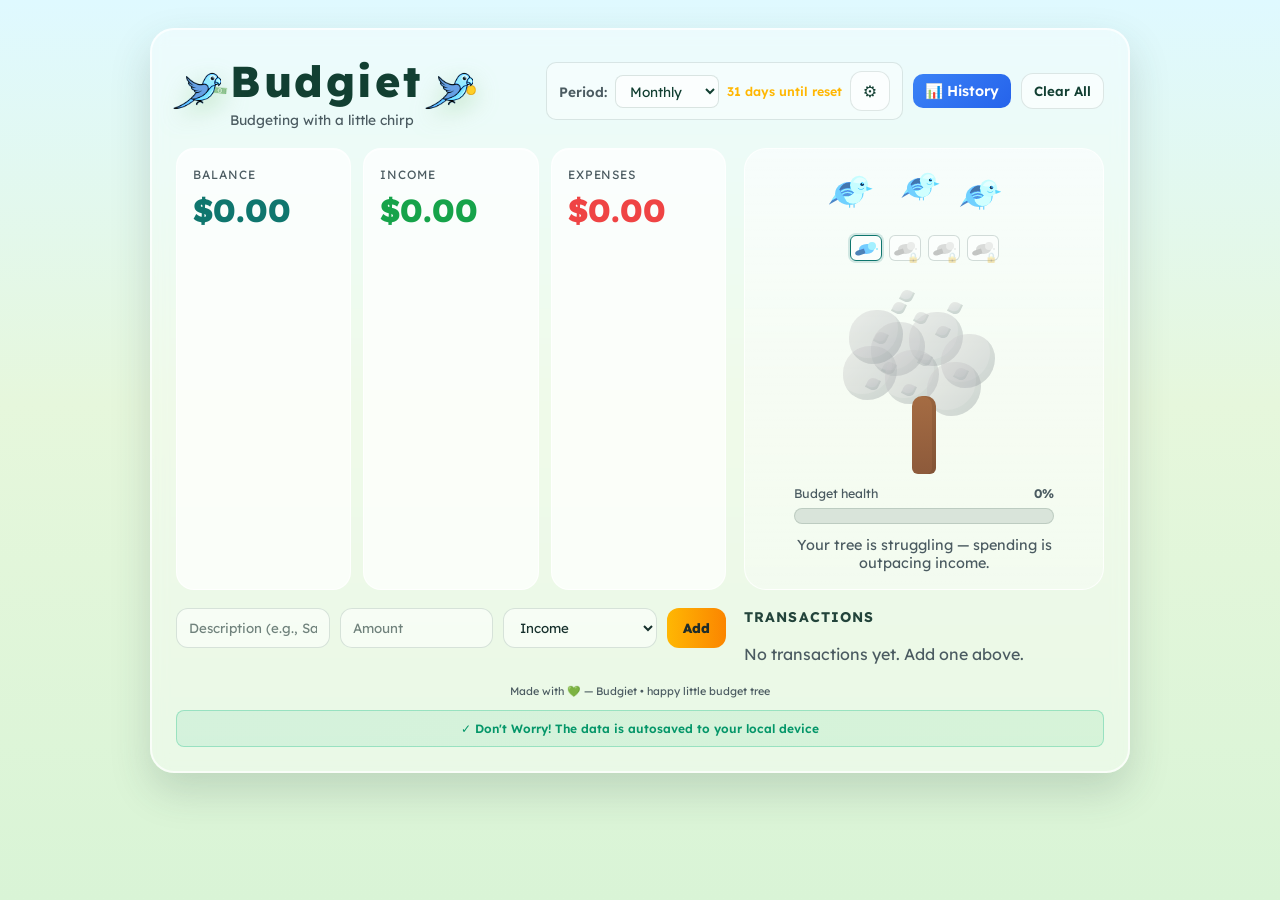
==== index.html @ 23486c58 "Add budgie designs and impact animations" ====
<!doctype html>
<html lang="en">
<head>
  <meta charset="utf-8" />
  <meta name="viewport" content="width=device-width, initial-scale=1" />
  <title>Budgiet</title>
  <link rel="stylesheet" href="styles.css">
</head>
<body>
  <div id="expense-flash" class="expense-flash" aria-hidden="true"></div>
  <div id="midnight-cutscene" class="midnight-cutscene hidden" aria-hidden="true">
    <div class="cutscene-sky"></div>
    <div class="cutscene-tree" aria-hidden="true"></div>
    <div class="cutscene-flock"></div>
  </div>
  <div class="app">
    <header class="header">
      <div class="title-wrap">
        <div class="budgie-header">
          <span class="budgie-icon" aria-hidden="true">
            <span class="budgie-photo-frame"><img src="budgie-logo.png" alt=""></span>
            <span class="logo-money logo-note"><img src="cash-logo.png" alt=""></span>
          </span>
          <div>
            <h1>Budgiet</h1>
            <p class="tag">Budgeting with a little chirp</p>
          </div>
          <span class="budgie-icon" aria-hidden="true">
            <span class="budgie-photo-frame"><img src="budgie-logo.png" alt=""></span>
            <span class="logo-money logo-coin"><img src="coin-logo.png" alt=""></span>
          </span>
        </div>
      </div>
      <div class="controls">
        <div class="period-control">
          <label for="period-select">Period:</label>
          <select id="period-select">
            <option value="weekly">Weekly</option>
            <option value="monthly" selected>Monthly</option>
            <option value="quarterly">Quarterly</option>
            <option value="annual">Annual</option>
          </select>
          <div id="countdown" class="countdown">
            <span id="countdown-text"></span>
          </div>
          <button id="period-settings-btn" class="settings-btn" title="Customize period dates">⚙️</button>
        </div>
        <button id="history-btn" title="View past periods">📊 History</button>
        <button id="clear-btn" title="Clear all transactions">Clear All</button>
      </div>
    </header>

    <main class="main">
      <section class="summary">
        <div class="card balance-card">
          <div class="label">Balance</div>
          <div id="balance" class="value">$0.00</div>
        </div>
        <div class="card income-card">
          <div class="label">Income</div>
          <div id="income" class="value">$0.00</div>
        </div>
        <div class="card expense-card">
          <div class="label">Expenses</div>
          <div id="expenses" class="value">$0.00</div>
        </div>
      </section>

      <section class="budget-health" aria-label="Budget health tree">
        <div class="tree-panel">
          <div class="tree-stage">
            <div class="budgie-scene" aria-hidden="true">
              <div class="sound-wave sound-wave-1"></div>
              <div class="sound-wave sound-wave-2"></div>
              <div class="sound-wave sound-wave-3"></div>
              <svg class="budgie budgie-1" viewBox="0 0 160 120" xmlns="http://www.w3.org/2000/svg" role="img" aria-label="Cartoon budgie">
                <path d="M69 76 20 104 49 62Z" fill="#247d82"/><path d="M59 75 27 92 50 57Z" fill="#7fd0c0"/>
                <ellipse cx="81" cy="70" rx="42" ry="34" fill="#4bbf9d"/><ellipse cx="92" cy="75" rx="27" ry="26" fill="#f2ec9b"/>
                <path d="M51 60c9-26 39-32 54-9-8 7-17 11-28 12-10 2-19 1-26-3Z" fill="#236c72"/>
                <path d="M53 61c17-10 35-9 47 0-10 16-24 22-39 15Z" fill="#2d8990"/><path d="M58 64c10-7 21-8 31-3M61 72c9-6 18-6 27-2" fill="none" stroke="#8cd9b3" stroke-width="4" stroke-linecap="round"/>
                <circle cx="110" cy="45" r="27" fill="#f0e879"/><path d="M92 37c8-16 27-19 39-4-8 7-21 9-39 4Z" fill="#fff5c6"/>
                <circle cx="119" cy="43" r="5.5" fill="#1d3036"/><circle cx="121" cy="41" r="1.8" fill="#fff"/><path d="M131 50l19 6-18 7Z" fill="#ef9d3f"/><path d="M107 55c5 5 12 5 17 0" fill="none" stroke="#62a88c" stroke-width="2.5" stroke-linecap="round"/>
                <path d="M82 103v8m13-8v8" stroke="#d08b56" stroke-width="3" stroke-linecap="round"/>
              </svg>
              <svg class="budgie budgie-2" viewBox="0 0 160 120" xmlns="http://www.w3.org/2000/svg" aria-hidden="true">
                <path d="M69 76 20 104 49 62Z" fill="#247d82"/><path d="M59 75 27 92 50 57Z" fill="#7fd0c0"/>
                <ellipse cx="81" cy="70" rx="42" ry="34" fill="#4bbf9d"/><ellipse cx="92" cy="75" rx="27" ry="26" fill="#f2ec9b"/>
                <path d="M51 60c9-26 39-32 54-9-8 7-17 11-28 12-10 2-19 1-26-3Z" fill="#236c72"/>
                <path d="M53 61c17-10 35-9 47 0-10 16-24 22-39 15Z" fill="#2d8990"/><path d="M58 64c10-7 21-8 31-3M61 72c9-6 18-6 27-2" fill="none" stroke="#8cd9b3" stroke-width="4" stroke-linecap="round"/>
                <circle cx="110" cy="45" r="27" fill="#f0e879"/><path d="M92 37c8-16 27-19 39-4-8 7-21 9-39 4Z" fill="#fff5c6"/>
                <circle cx="119" cy="43" r="5.5" fill="#1d3036"/><circle cx="121" cy="41" r="1.8" fill="#fff"/><path d="M131 50l19 6-18 7Z" fill="#ef9d3f"/><path d="M107 55c5 5 12 5 17 0" fill="none" stroke="#62a88c" stroke-width="2.5" stroke-linecap="round"/>
                <path d="M82 103v8m13-8v8" stroke="#d08b56" stroke-width="3" stroke-linecap="round"/>
              </svg>
              <svg class="budgie budgie-3" viewBox="0 0 160 120" xmlns="http://www.w3.org/2000/svg" aria-hidden="true">
                <path d="M69 76 20 104 49 62Z" fill="#247d82"/><path d="M59 75 27 92 50 57Z" fill="#7fd0c0"/>
                <ellipse cx="81" cy="70" rx="42" ry="34" fill="#4bbf9d"/><ellipse cx="92" cy="75" rx="27" ry="26" fill="#f2ec9b"/>
                <path d="M51 60c9-26 39-32 54-9-8 7-17 11-28 12-10 2-19 1-26-3Z" fill="#236c72"/>
                <path d="M53 61c17-10 35-9 47 0-10 16-24 22-39 15Z" fill="#2d8990"/><path d="M58 64c10-7 21-8 31-3M61 72c9-6 18-6 27-2" fill="none" stroke="#8cd9b3" stroke-width="4" stroke-linecap="round"/>
                <circle cx="110" cy="45" r="27" fill="#f0e879"/><path d="M92 37c8-16 27-19 39-4-8 7-21 9-39 4Z" fill="#fff5c6"/>
                <circle cx="119" cy="43" r="5.5" fill="#1d3036"/><circle cx="121" cy="41" r="1.8" fill="#fff"/><path d="M131 50l19 6-18 7Z" fill="#ef9d3f"/><path d="M107 55c5 5 12 5 17 0" fill="none" stroke="#62a88c" stroke-width="2.5" stroke-linecap="round"/>
                <path d="M82 103v8m13-8v8" stroke="#d08b56" stroke-width="3" stroke-linecap="round"/>
              </svg>
            </div>
            <div class="budgie-designs" role="group" aria-label="Budgie designs">
              <button class="budgie-design is-selected" type="button" data-budgie-design="default" title="Ocean budgie" aria-label="Ocean budgie">
                <span class="budgie-design-icon ocean-budgie" aria-hidden="true"></span>
              </button>
              <button class="budgie-design" type="button" data-budgie-design="sunset" data-unlock-reset="1" title="Unlock after 1 completed reset" aria-label="Sunset budgie, unlock after 1 completed reset" disabled>
                <span class="budgie-design-icon sunset-budgie" aria-hidden="true"></span>
                <span class="design-lock" aria-hidden="true">&#128274;</span>
              </button>
              <button class="budgie-design" type="button" data-budgie-design="rose" data-unlock-reset="2" title="Unlock after 2 completed resets" aria-label="Rose budgie, unlock after 2 completed resets" disabled>
                <span class="budgie-design-icon rose-budgie" aria-hidden="true"></span>
                <span class="design-lock" aria-hidden="true">&#128274;</span>
              </button>
              <button class="budgie-design" type="button" data-budgie-design="midnight" data-unlock-reset="3" title="Unlock after 3 completed resets" aria-label="Midnight budgie, unlock after 3 completed resets" disabled>
                <span class="budgie-design-icon midnight-budgie" aria-hidden="true"></span>
                <span class="design-lock" aria-hidden="true">&#128274;</span>
              </button>
            </div>
            <div class="danger-icons" aria-hidden="true">
              <div class="danger-heart danger-heart-left">💔</div>
              <div class="danger-heart danger-heart-right">💔</div>
            </div>
            <div id="tree" class="tree tree-empty" aria-live="polite">
              <span class="leaf leaf-1"></span>
              <span class="leaf leaf-2"></span>
              <span class="leaf leaf-3"></span>
              <span class="leaf leaf-4"></span>
              <span class="leaf leaf-5"></span>
              <span class="leaf leaf-6"></span>
              <span class="leaf leaf-7"></span>
              <span class="leaf leaf-8"></span>
              <span class="leaf leaf-9"></span>
              <span class="leaf leaf-10"></span>
              <span class="leaf leaf-11"></span>
              <span class="leaf leaf-12"></span>
              <span class="leaf leaf-13"></span>
              <span class="leaf leaf-14"></span>
              <span class="leaf leaf-15"></span>
              <span class="leaf leaf-16"></span>
              <span class="crown crown-1"></span>
              <span class="crown crown-2"></span>
              <span class="crown crown-3"></span>
              <span class="crown crown-4"></span>
              <span class="crown crown-5"></span>
              <span class="crown crown-6"></span>
              <span class="crown crown-7"></span>
              <span class="trunk"></span>
            </div>
            <div class="health-meter-wrap">
              <div class="health-meter-label">
                <span>Budget health</span>
                <strong id="tree-score">0%</strong>
              </div>
              <div class="health-meter">
                <span id="health-fill" class="health-fill"></span>
              </div>
            </div>
            <div id="tree-status" class="tree-status">Your tree is waiting for a healthy ratio.</div>
          </div>
        </div>
      </section>

      <section class="entry">
        <form id="tx-form" class="form">
          <input type="text" id="description" placeholder="Description (e.g., Salary, Coffee)" required>
          <input type="number" id="amount" placeholder="Amount" step="0.01" required>
          <select id="type">
            <option value="income">Income</option>
            <option value="expense">Expense</option>
          </select>
          <button type="submit" class="add-btn">Add</button>
        </form>
      </section>

      <section class="transactions">
        <h2>Transactions</h2>
        <ul id="transactions" class="tx-list"></ul>
        <p id="empty" class="empty">No transactions yet. Add one above.</p>
      </section>
    </main>

    <footer class="footer">
      <small>Made with 💚 — Budgiet • happy little budget tree</small>
      <div class="autosave-notice">
        <span>✓ Don't Worry! The data is autosaved to your local device</span>
      </div>
    </footer>
  </div>

  <!-- History Modal -->
  <div id="history-modal" class="modal hidden">
    <div class="modal-content">
      <div class="modal-header">
        <h2>Period History</h2>
        <button id="close-history" class="close-btn" aria-label="Close">&times;</button>
      </div>
      <div class="modal-body">
        <div id="history-list" class="history-list"></div>
      </div>
    </div>
  </div>

  <!-- Period Settings Modal -->
  <div id="period-settings-modal" class="modal hidden">
    <div class="modal-content">
      <div class="modal-header">
        <h2>Configure Period</h2>
        <button id="close-settings" class="close-btn" aria-label="Close">&times;</button>
      </div>
      <div class="modal-body">
        <div class="settings-section">
          <h3>Custom Period Duration</h3>
          <p class="settings-desc">Set your own start and end dates for tracking</p>
          
          <div class="date-inputs">
            <div class="date-group">
              <label for="period-start-date">Start Date</label>
              <input type="date" id="period-start-date" />
            </div>
            <div class="date-group">
              <label for="period-end-date">End Date</label>
              <input type="date" id="period-end-date" />
            </div>
          </div>

          <div class="date-summary" id="date-summary"></div>
          
          <div class="quick-presets">
            <h4>Quick Presets</h4>
            <button id="preset-today" class="preset-btn">Today</button>
            <button id="preset-week" class="preset-btn">This Week</button>
            <button id="preset-month" class="preset-btn">This Month</button>
            <button id="preset-quarter" class="preset-btn">This Quarter</button>
            <button id="preset-year" class="preset-btn">This Year</button>
          </div>
        </div>
        
        <div class="settings-actions">
          <button id="save-period-settings" class="btn-primary">Save & Refresh</button>
          <button id="reset-to-today" class="btn-secondary">Reset to Today</button>
        </div>
      </div>
    </div>
  </div>

  <script src="app.js"></script>
</body>
</html>
---- styles.css ----
/* Budgiet styles — playful budget garden */
@import url('https://fonts.googleapis.com/css2?family=Lexend:wght@300;400;600;700&display=swap');

* {
  box-sizing: border-box;
  margin: 0;
  padding: 0;
  font-family: 'Lexend', Inter, ui-sans-serif, system-ui, -apple-system, "Segoe UI", Roboto, "Helvetica Neue", Arial;
}

:root {
  --sky-1: #dff9ff;
  --sky-2: #e6f7dc;
  --grass-1: #6fd799;
  --grass-2: #2a9d65;
  --sun: #f9d976;
  --panel: rgba(255,255,255,0.72);
  --muted: #4b5b61;
  --accent: #ffb703;
  --accent-2: #fb8500;
  --income: #16a34a;
  --expense: #ef4444;
  --shadow: rgba(42, 74, 67, 0.18);
  --leaf: #4ec76d;
  --leaf-dark: #2b8b5f;
  --trunk: #8d5a3b;
  --midnight-budgie-filter: grayscale(0.86) sepia(0.62) saturate(2.2) hue-rotate(174deg) brightness(0.72);
}

html, body { height: 100%; }
body {
  background: linear-gradient(180deg, var(--sky-1) 0%, var(--sky-2) 45%, #d9f4d6 100%);
  color: #16302c;
  min-height: 100vh;
  padding: 28px;
  -webkit-font-smoothing: antialiased;
  -moz-osx-font-smoothing: grayscale;
}

.expense-flash {
  position: fixed;
  inset: 0;
  background: rgba(255, 30, 30, 0.82);
  opacity: 0;
  pointer-events: none;
  z-index: 50;
}

.expense-flash.active {
  animation: screenFlash 0.7s ease-out forwards;
}

@keyframes screenFlash {
  0% { opacity: 0; }
  18% { opacity: 0.9; }
  45% { opacity: 0.75; }
  100% { opacity: 0; }
}

.app {
  max-width: 980px;
  margin: 0 auto;
  background: rgba(255,255,255,0.38);
  border: 2px solid rgba(255,255,255,0.7);
  border-radius: 24px;
  padding: 24px;
  box-shadow: 0 18px 40px var(--shadow);
  backdrop-filter: blur(8px);
}

.header {
  display: flex;
  justify-content: space-between;
  align-items: center;
  gap: 18px;
  margin-bottom: 20px;
  flex-wrap: wrap;
}

.title-wrap {
  display: flex;
  align-items: center;
}

.budgie-header {
  display: grid;
  grid-template-columns: 48px auto 48px;
  align-items: center;
  column-gap: 6px;
}

.budgie-icon {
  width: 48px;
  height: 42px;
  justify-self: center;
  transform: translateX(-3px);
  position: relative;
  filter: drop-shadow(0 8px 12px rgba(113, 184, 104, 0.35));
}

.budgie-photo-frame {
  display: block;
  position: relative;
  z-index: 1;
  width: 48px;
  height: 42px;
  overflow: hidden;
}

.budgie-photo-frame img {
  width: 51px;
  height: 40px;
  max-width: none;
  transform: translate(-1px, 1px);
  filter: grayscale(0.84) sepia(0.72) saturate(4) hue-rotate(165deg) brightness(1.04);
}

.logo-money {
  position: absolute;
  z-index: 0;
  pointer-events: none;
}

.logo-note {
  width: 14px;
  height: 7px;
  top: 17px;
  left: 40px;
  transform: rotate(7deg);
}

.logo-money img {
  display: block;
  width: 100%;
  height: 100%;
}

.logo-coin {
  width: 10px;
  height: 10px;
  top: 15px;
  left: 41px;
}

.header h1 {
  font-size: clamp(2rem, 4vw, 2.7rem);
  letter-spacing: 0.06em;
  font-weight: 800;
  color: #123f32;
}

.header .tag {
  color: var(--muted);
  font-size: 0.86rem;
  margin-top: 3px;
}

.controls {
  display: flex;
  align-items: center;
  gap: 10px;
  flex-wrap: wrap;
}

.auth-area {
  display: flex;
  align-items: center;
  gap: 8px;
  flex-wrap: wrap;
}

.forgot-wrap {
  display: flex;
  align-items: center;
}

.forgot-link {
  background: transparent !important;
  border: none !important;
  color: #2563eb !important;
  padding: 0 !important;
  font-size: 11px !important;
  line-height: 1.2;
  text-decoration: underline;
  cursor: pointer;
}

.controls input,
.controls button,
.entry input,
.entry select,
.add-btn {
  border-radius: 12px;
  border: 1px solid rgba(18, 63, 50, 0.14);
  transition: transform 0.18s ease, box-shadow 0.18s ease;
}

.controls input,
.entry input,
.entry select {
  background: rgba(255,255,255,0.55);
  padding: 10px 12px;
  color: #16302c;
  min-width: 0;
}

.controls input::placeholder,
.entry input::placeholder { color: rgba(22, 48, 44, 0.6); }

.controls button,
#clear-btn {
  background: rgba(255,255,255,0.6);
  border: 1px solid rgba(18,63,50,0.12);
  color: #123f32;
  padding: 9px 12px;
  cursor: pointer;
  font-weight: 600;
}

.controls button:hover,
#clear-btn:hover,
.add-btn:hover {
  transform: translateY(-1px);
  box-shadow: 0 6px 18px rgba(25, 82, 65, 0.12);
}

.main { display: grid; grid-template-columns: 1fr; gap: 18px; }

.summary { display: flex; gap: 12px; flex-wrap: wrap; }

.card {
  flex: 1; min-width: 140px; padding: 18px 16px; border-radius: 18px;
  background: var(--panel);
  border: 1px solid rgba(255,255,255,0.8);
  box-shadow: inset 0 1px 0 rgba(255,255,255,0.7);
}

.card .label {
  font-size: 12px;
  color: var(--muted);
  margin-bottom: 8px;
  text-transform: uppercase;
  letter-spacing: 0.08em;
}

.card .value {
  font-size: clamp(1.4rem, 3vw, 2rem);
  font-weight: 800;
}

.income-card .value { color: var(--income); }
.expense-card .value { color: var(--expense); }
.balance-card .value { color: #0f766e; }

.budget-health {
  display: flex;
  justify-content: center;
}

.tree-panel {
  width: min(100%, 420px);
  padding: 16px 18px;
  border-radius: 22px;
  background: linear-gradient(180deg, rgba(255,255,255,0.55), rgba(255,255,255,0.35));
  border: 1px solid rgba(255,255,255,0.8);
}

.tree-stage {
  display: flex;
  flex-direction: column;
  align-items: center;
  gap: 12px;
}

.budgie-scene {
  position: relative;
  width: 200px;
  height: 55px;
  margin-bottom: 6px;
  overflow: visible;
}

.budgie-designs {
  display: flex;
  gap: 7px;
  margin: -3px 0 1px;
}

.budgie-design {
  position: relative;
  width: 32px;
  height: 26px;
  padding: 0;
  border: 1px solid rgba(18, 63, 50, 0.18);
  border-radius: 6px;
  background: rgba(255, 255, 255, 0.5);
  cursor: pointer;
}

.budgie-design.is-selected {
  border-color: #0f766e;
  box-shadow: 0 0 0 2px rgba(15, 118, 110, 0.16);
}

.budgie-design:disabled {
  cursor: not-allowed;
}

.budgie-design.is-locked .budgie-design-icon {
  filter: grayscale(1);
  opacity: 0.38;
}

.budgie-design-icon {
  position: absolute;
  width: 15px;
  height: 10px;
  left: 8px;
  top: 8px;
  border-radius: 58% 48% 55% 55%;
  background: #42b8d9;
}

.budgie-design-icon::before {
  content: '';
  position: absolute;
  width: 8px;
  height: 8px;
  right: -2px;
  left: auto;
  top: -2px;
  border-radius: 50%;
  background: #7adff4;
  box-shadow: 5px 3px 0 -3px #f7c94b;
}

.budgie-design-icon::after {
  content: '';
  position: absolute;
  width: 10px;
  height: 5px;
  left: -4px;
  top: 6px;
  border-radius: 100% 0 0 100%;
  background: #2073b5;
  transform: rotate(-18deg);
}

.ocean-budgie { filter: grayscale(0.84) sepia(0.72) saturate(4) hue-rotate(165deg) brightness(1.04); }
.sunset-budgie { filter: grayscale(0.82) sepia(0.9) saturate(4) hue-rotate(320deg) brightness(1.06); }
.rose-budgie { filter: grayscale(0.82) sepia(0.9) saturate(4) hue-rotate(275deg) brightness(1.08); }
.midnight-budgie { filter: grayscale(0.86) sepia(0.62) saturate(2.2) hue-rotate(174deg) brightness(0.72); }

.design-lock {
  position: absolute;
  right: 1px;
  bottom: -3px;
  font-size: 0.62rem;
  line-height: 1;
}

.budgie-design:not(.is-locked) .design-lock {
  display: none;
}

.budgie-scene[data-design='default'] .budgie { filter: grayscale(0.84) sepia(0.72) saturate(4) hue-rotate(165deg) brightness(1.04); }
.budgie-scene[data-design='sunset'] .budgie { filter: grayscale(0.82) sepia(0.9) saturate(4) hue-rotate(320deg) brightness(1.06); }
.budgie-scene[data-design='rose'] .budgie { filter: grayscale(0.82) sepia(0.9) saturate(4) hue-rotate(275deg) brightness(1.08); }
.budgie-scene[data-design='midnight'] .budgie { filter: var(--midnight-budgie-filter); }

.midnight-cutscene {
  position: fixed;
  inset: 0;
  z-index: 200;
  overflow: hidden;
  background: rgba(223, 249, 255, 0.97);
  pointer-events: none;
}

.midnight-cutscene.hidden {
  display: none;
}

.cutscene-sky {
  position: absolute;
  inset: 0;
  background: radial-gradient(ellipse at 50% 20%, rgba(156, 195, 233, 0.42), transparent 48%), linear-gradient(180deg, #dff9ff 0%, #e6f7dc 100%);
}

.cutscene-flock {
  position: absolute;
  inset: 0;
}

.cutscene-flock .budgie {
  position: absolute;
  width: min(26vw, 230px);
  height: auto;
  filter: var(--midnight-budgie-filter);
  opacity: 0;
}

.cutscene-flock .budgie-1 { left: 3%; top: 11%; }
.cutscene-flock .budgie-2 { left: 10%; top: 30%; }
.cutscene-flock .budgie-3 { left: 17%; top: 48%; }

.midnight-cutscene.is-playing .budgie {
  animation: cutsceneDescent 1.35s cubic-bezier(0.2, 0.76, 0.35, 1) forwards;
}

.midnight-cutscene.is-playing .budgie-2 { animation-delay: 0.04s; }
.midnight-cutscene.is-playing .budgie-3 { animation-delay: 0.08s; }

.cutscene-tree {
  position: absolute;
  right: 14%;
  bottom: 9%;
  width: min(20vw, 220px);
  height: min(34vw, 330px);
  border-radius: 48% 52% 42% 44%;
  background: radial-gradient(circle at 30% 25%, #9ccf9c 0 18%, #4f8f64 19% 44%, #326348 45% 67%, transparent 68%);
  filter: drop-shadow(0 18px 8px rgba(0, 0, 0, 0.25));
  transform-origin: 50% 100%;
}

.cutscene-tree::after {
  content: '';
  position: absolute;
  width: 22%;
  height: 58%;
  left: 41%;
  bottom: -33%;
  border-radius: 10px;
  background: #6f4933;
}

.midnight-cutscene.is-playing .cutscene-tree {
  animation: cutsceneTreeRuffle 0.9s ease-in-out 0.56s both;
}

@keyframes cutsceneDescent {
  0% { opacity: 0; transform: translate(0, 0) scale(0.65) rotate(-9deg); }
  14% { opacity: 1; }
  46% { opacity: 1; transform: translate(46vw, -7vh) scale(1.08) rotate(4deg); }
  70% { opacity: 1; transform: translate(56vw, 18vh) scale(1.28) rotate(14deg); }
  100% { opacity: 0; transform: translate(66vw, 46vh) scale(1.55) rotate(20deg); }
}

@keyframes cutsceneTreeRuffle {
  0%, 100% { transform: rotate(0); }
  12% { transform: rotate(-7deg) scale(1.04, 0.98); }
  25% { transform: rotate(8deg) scale(0.97, 1.04); }
  42% { transform: rotate(-6deg) scale(1.03, 0.98); }
  58% { transform: rotate(6deg) scale(0.98, 1.03); }
  76% { transform: rotate(-3deg); }
}

.tree-under-attack {
  animation: treeAttackShake 0.2s linear 7;
}

.tree-under-attack .crown {
  animation: crownAttackRuffle 0.22s ease-in-out 6;
  transform-origin: 50% 100%;
}

@keyframes treeAttackShake {
  0%, 100% { transform: translateX(0) rotate(0); }
  25% { transform: translateX(-7px) rotate(-2deg); }
  75% { transform: translateX(7px) rotate(2deg); }
}

@keyframes crownAttackRuffle {
  0%, 100% { transform: rotate(0) scale(1); }
  35% { transform: rotate(-6deg) scale(1.07, 0.94); }
  70% { transform: rotate(6deg) scale(0.94, 1.06); }
}

.tree.impact-default {
  animation: treeShakeGentle 0.5s ease-in-out 1;
}

.tree.impact-default .crown {
  animation: crownRuffleGentle 0.5s ease-in-out 1;
}

.tree.impact-sunset {
  animation: treeShakeMedium 0.55s ease-in-out 2;
}

.tree.impact-sunset .crown {
  animation: crownRuffleMedium 0.55s ease-in-out 2;
}

.tree.impact-rose {
  animation: treeShakeStrong 0.6s linear 3;
}

.tree.impact-rose .crown {
  animation: crownRuffleStrong 0.6s ease-in-out 3;
}

@keyframes treeShakeGentle {
  0%, 100% { transform: translateX(0) rotate(0); }
  45% { transform: translateX(-2px) rotate(-0.7deg); }
  75% { transform: translateX(2px) rotate(0.7deg); }
}

@keyframes treeShakeMedium {
  0%, 100% { transform: translateX(0) rotate(0); }
  25% { transform: translateX(-4px) rotate(-1.2deg); }
  75% { transform: translateX(4px) rotate(1.2deg); }
}

@keyframes treeShakeStrong {
  0%, 100% { transform: translateX(0) rotate(0); }
  25% { transform: translateX(-6px) rotate(-1.8deg); }
  75% { transform: translateX(6px) rotate(1.8deg); }
}

@keyframes crownRuffleGentle {
  0%, 100% { transform: rotate(0) scale(1); }
  50% { transform: rotate(-2deg) scale(1.02, 0.98); }
}

@keyframes crownRuffleMedium {
  0%, 100% { transform: rotate(0) scale(1); }
  30% { transform: rotate(-4deg) scale(1.04, 0.96); }
  70% { transform: rotate(4deg) scale(0.96, 1.04); }
}

@keyframes crownRuffleStrong {
  0%, 100% { transform: rotate(0) scale(1); }
  25% { transform: rotate(-5deg) scale(1.06, 0.94); }
  75% { transform: rotate(5deg) scale(0.94, 1.06); }
}

.sound-wave {
  position: absolute;
  left: 50%;
  top: 18px;
  width: 110px;
  height: 32px;
  transform: translateX(-50%) scale(0.7);
  border: 2px solid var(--impact-wave, rgba(37, 99, 235, 0.4));
  border-radius: 50%;
  opacity: 0;
  pointer-events: none;
}

.sound-wave-2 { width: 140px; height: 42px; top: 12px; }
.sound-wave-3 { width: 170px; height: 52px; top: 6px; }

.sound-wave.active {
  animation: wavePulse 0.7s ease-out forwards;
}

.budgie-scene[data-design='sunset'] { --impact-wave: rgba(242, 129, 122, 0.65); }
.budgie-scene[data-design='rose'] { --impact-wave: rgba(232, 117, 164, 0.68); }
.budgie-scene[data-design='midnight'] { --impact-wave: rgba(125, 151, 209, 0.8); }

.budgie-scene[data-design='sunset'] .sound-wave.active { animation: wavePulseWide 0.82s ease-out forwards; }
.budgie-scene[data-design='rose'] .sound-wave.active { animation: wavePulseWide 0.95s ease-out forwards; }
.budgie-scene[data-design='midnight'] .sound-wave.active { animation: wavePulseCinematic 1.2s ease-out forwards; }

@keyframes wavePulse {
  0% { opacity: 0; transform: translateX(-50%) scale(0.7); }
  20% { opacity: 1; }
  100% { opacity: 0; transform: translateX(-50%) scale(1.45); }
}

@keyframes wavePulseWide {
  0% { opacity: 0; transform: translateX(-50%) scale(0.65); }
  18% { opacity: 1; }
  100% { opacity: 0; transform: translateX(-50%) scale(2.05); }
}

@keyframes wavePulseCinematic {
  0% { opacity: 0; transform: translateX(-50%) scale(0.6); }
  14% { opacity: 1; }
  100% { opacity: 0; transform: translateX(-50%) scale(2.6); }
}

.budgie {
  position: absolute;
  width: 50px;
  height: 40px;
  animation: flutter 2.6s ease-in-out infinite;
}

.budgie-scene.expense-impact .budgie {
  animation: birdDrop 0.75s cubic-bezier(0.2, 0.9, 0.2, 1) forwards;
}

.budgie-scene.midnight-cutscene::after {
  content: '';
  position: absolute;
  inset: -28px -38px -22px;
  border-radius: 50%;
  background: radial-gradient(circle, transparent 28%, rgba(24, 37, 78, 0.32) 100%);
  pointer-events: none;
  animation: sceneVignette 1.25s ease-out forwards;
}

.budgie-scene.midnight-cutscene .budgie {
  z-index: 2;
  animation: midnightDive 1.1s cubic-bezier(0.18, 0.78, 0.34, 1) forwards;
}

.budgie-scene.midnight-cutscene .budgie-2 { animation-delay: 0.04s; }
.budgie-scene.midnight-cutscene .budgie-3 { animation-delay: 0.08s; }

@keyframes sceneVignette {
  0% { opacity: 0; }
  20%, 70% { opacity: 1; }
  100% { opacity: 0; }
}

@keyframes midnightDive {
  0% { transform: translateY(-8px) rotate(-6deg) scale(1); opacity: 1; }
  42% { transform: translate(14px, 10px) rotate(5deg) scale(1.08); opacity: 1; }
  100% { transform: translate(28px, 42px) rotate(12deg) scale(0.9); opacity: 0; }
}

@keyframes birdDrop {
  0% { transform: translateY(0) rotate(-4deg) scale(1); }
  30% { transform: translateY(18px) rotate(8deg) scale(0.96); }
  55% { transform: translateY(28px) rotate(-7deg) scale(0.9); }
  100% { transform: translateY(12px) rotate(0deg) scale(0.95); }
}

.budgie-1 {
  --head-color: #7adff4;
  --body-color: #41b9d7;
  --wing-color: #0f6ab3;
  --belly-color: #f7d96a;
  --beak-color: #f7a823;
  --tail-color: #56d16d;
  left: 0;
  top: 5px;
  transform: scale(1.08);
  animation-delay: 0.7s;
}

.budgie-2 {
  --head-color: #f5a7a7;
  --body-color: #d85b7d;
  --wing-color: #4a6fe6;
  --belly-color: #ffefb5;
  --beak-color: #f3a93b;
  --tail-color: #61d7c5;
  left: 70px;
  top: 0px;
  transform: scale(0.94);
  animation-delay: 1.2s;
}

.budgie-3 {
  --head-color: #8fe0ff;
  --body-color: #4aa6d8;
  --wing-color: #2c5ca9;
  --belly-color: #f7bc5d;
  --beak-color: #ff9f1c;
  --tail-color: #82d96d;
  left: 130px;
  top: 8px;
  transform: scale(1.02);
  animation-delay: 0.2s;
}

@keyframes flutter {
  0%, 100% { transform: translateY(0) rotate(-4deg) scale(1); }
  50% { transform: translateY(-5px) rotate(4deg) scale(1.05); }
}

.danger-icons {
  position: absolute;
  top: 8px;
  left: 50%;
  width: 240px;
  transform: translateX(-50%);
  display: flex;
  justify-content: space-between;
  pointer-events: none;
}

.danger-heart {
  font-size: 2.1rem;
  opacity: 0;
  transform: scale(0.2) rotate(-18deg);
  filter: drop-shadow(0 0 8px rgba(255, 30, 30, 0.8));
}

.danger-heart-left { transform: translateX(-18px) scale(0.2) rotate(-18deg); }
.danger-heart-right { transform: translateX(18px) scale(0.2) rotate(18deg); }

.danger-heart.active {
  animation: heartAlert 0.7s ease-out forwards;
}

@keyframes heartAlert {
  0% { opacity: 0; transform: scale(0.2) rotate(-18deg); }
  25% { opacity: 1; transform: scale(1.2) rotate(0deg); }
  50% { opacity: 1; transform: scale(1) rotate(8deg); }
  100% { opacity: 0; transform: scale(0.6) rotate(18deg); }
}

.tree {
  position: relative;
  width: 210px;
  height: 200px;
}

.crown,
.trunk,
.leaf {
  position: absolute;
  display: block;
}

.leaf {
  width: 12px;
  height: 12px;
  border-radius: 50% 0 50% 0;
  background: linear-gradient(135deg, #7ae899 0%, #2fbf5f 100%);
  box-shadow: inset -2px -2px 0 rgba(14, 82, 38, 0.18);
  transform: rotate(26deg);
  opacity: 1;
  transition: opacity 0.35s ease, transform 0.45s ease, background 0.4s ease, box-shadow 0.4s ease;
}

.leaf::after {
  content: '';
  position: absolute;
  width: 7px;
  height: 4px;
  left: 6px;
  top: 3px;
  border: 1px solid #2f6b35;
  border-radius: 50%;
  opacity: 0;
}

.cash-gust {
  position: absolute;
  left: var(--x);
  top: var(--y);
  width: 18px;
  height: 10px;
  border: 1px solid rgba(47, 107, 53, 0.5);
  border-radius: 2px;
  background: linear-gradient(135deg, #d9f99d, #86c96d);
  box-shadow: inset 0 0 0 1px rgba(255, 255, 255, 0.35);
  pointer-events: none;
  opacity: 0;
  animation: cashGust 0.9s ease-out forwards;
  animation-delay: var(--delay);
}

.cash-gust::after {
  content: '';
  position: absolute;
  width: 5px;
  height: 3px;
  left: 5px;
  top: 2px;
  border: 1px solid #2f6b35;
  border-radius: 50%;
}

.impact-midnight .cash-gust {
  animation-duration: 1.2s;
}

@keyframes cashGust {
  0% { opacity: 0; transform: translate(0, 0) rotate(0deg) scale(0.6); }
  15% { opacity: 1; }
  100% { opacity: 0; transform: translate(112px, -76px) rotate(220deg) scale(0.5); }
}

.leaf-1 { left: 74px; top: 28px; }
.leaf-2 { left: 96px; top: 38px; }
.leaf-3 { left: 118px; top: 52px; }
.leaf-4 { left: 56px; top: 58px; }
.leaf-5 { left: 82px; top: 16px; }
.leaf-6 { left: 130px; top: 28px; }
.leaf-7 { left: 64px; top: 88px; }
.leaf-8 { left: 100px; top: 80px; }
.leaf-9 { left: 136px; top: 94px; }
.leaf-10 { left: 48px; top: 104px; }
.leaf-11 { left: 84px; top: 110px; }
.leaf-12 { left: 122px; top: 120px; }
.leaf-13 { left: 30px; top: 72px; }
.leaf-14 { left: 150px; top: 72px; }
.leaf-15 { left: 108px; top: 18px; }
.leaf-16 { left: 66px; top: 130px; }

.leaf.is-hidden {
  opacity: 0;
  transform: translateY(16px) rotate(30deg) scale(0.4);
}

.leaf.falling {
  animation: leafFall 0.5s ease forwards, leafToCash 0.5s ease forwards;
}

.leaf.blown-away {
  animation: leafBlow 0.75s ease forwards, leafToCash 0.75s ease forwards;
  animation-delay: var(--delay, 0ms);
}

.tree.blowing .leaf {
  animation: leafBlow 0.75s ease forwards, leafToCash 0.75s ease forwards;
  animation-delay: var(--delay, 0ms);
}

.leaf.falling::after,
.leaf.blown-away::after,
.tree.blowing .leaf::after {
  animation: cashMark 0.75s ease forwards;
  animation-delay: var(--delay, 0ms);
}

@keyframes leafFall {
  0% { transform: translateY(0) rotate(24deg) scale(1); opacity: 1; }
  100% { transform: translateY(18px) rotate(60deg) scale(0.2); opacity: 0; }
}

@keyframes leafBlow {
  0% { transform: translate(0, 0) rotate(24deg) scale(1); opacity: 1; }
  20% { transform: translate(14px, -18px) rotate(58deg) scale(1.08); }
  100% { transform: translate(60px, -50px) rotate(150deg) scale(0.18); opacity: 0; }
}

@keyframes leafToCash {
  0%, 25% {
    width: 12px;
    height: 12px;
    border-radius: 50% 0 50% 0;
    background: linear-gradient(135deg, #7ae899 0%, #2fbf5f 100%);
    box-shadow: inset -2px -2px 0 rgba(14, 82, 38, 0.18);
  }
  45%, 100% {
    width: 19px;
    height: 11px;
    border-radius: 2px;
    background: linear-gradient(135deg, #d9f99d 0%, #86c96d 100%);
    box-shadow: inset 0 0 0 1px rgba(47, 107, 53, 0.45);
  }
}

@keyframes cashMark {
  0%, 25% { opacity: 0; }
  45%, 100% { opacity: 1; }
}

.crown {
  width: 54px;
  height: 54px;
  background: linear-gradient(180deg, #d1fae5 0%, #5ecf7d 100%);
  border-radius: 50% 45% 55% 45%;
  opacity: 0.18;
  filter: saturate(0.6);
  transition: all 0.25s ease;
  box-shadow: inset -5px -6px 0 rgba(23, 91, 62, 0.12);
}

.crown-1 { left: 24px; bottom: 74px; }
.crown-2 { left: 52px; bottom: 98px; }
.crown-3 { left: 90px; bottom: 108px; }
.crown-4 { left: 122px; bottom: 86px; }
.crown-5 { left: 66px; bottom: 70px; }
.crown-6 { left: 108px; bottom: 58px; }
.crown-7 { left: 30px; bottom: 110px; }

.trunk {
  left: 50%;
  bottom: 0;
  width: 24px;
  height: 78px;
  transform: translateX(-50%);
  border-radius: 10px 10px 6px 6px;
  background: linear-gradient(180deg, #a56c43 0%, var(--trunk) 100%);
  box-shadow: inset -4px 0 0 rgba(0,0,0,0.08);
}

.tree-thriving .crown,
.tree-thriving .leaf {
  background: linear-gradient(135deg, #a9f3a8 0%, #3bbd63 100%);
  opacity: 1;
  box-shadow: 0 0 20px rgba(34, 197, 94, 0.38), inset -5px -6px 0 rgba(16, 72, 31, 0.12);
}

.tree-healthy .crown,
.tree-healthy .leaf {
  background: linear-gradient(135deg, #d9fdbd 0%, #59c66a 100%);
  opacity: 0.9;
  box-shadow: 0 0 14px rgba(78, 199, 109, 0.3), inset -5px -6px 0 rgba(15, 71, 51, 0.08);
}

.tree-stressed .crown,
.tree-stressed .leaf {
  background: linear-gradient(135deg, #f8d987 0%, #d97706 100%);
  opacity: 0.86;
  box-shadow: 0 0 12px rgba(217,119,6,0.2), inset -5px -6px 0 rgba(102, 54, 12, 0.08);
}

.tree-empty .crown,
.tree-empty .leaf {
  background: linear-gradient(135deg, #d6d3d1 0%, #9ca3af 100%);
  opacity: 0.4;
}

.health-meter-wrap {
  width: min(100%, 260px);
}

.health-meter-label {
  display: flex;
  justify-content: space-between;
  font-size: 0.78rem;
  color: var(--muted);
  margin-bottom: 7px;
}

.health-meter {
  width: 100%;
  height: 16px;
  background: rgba(21, 56, 48, 0.12);
  border: 1px solid rgba(21,56,48,0.14);
  border-radius: 999px;
  overflow: hidden;
}

.health-fill {
  display: block;
  height: 100%;
  width: 0;
  background: #dc2626;
  border-radius: inherit;
  transition: width 0.25s ease, background-color 0.25s ease;
}

/* Period Control Styles */
.period-control {
  display: flex;
  align-items: center;
  gap: 8px;
  padding: 8px 12px;
  background: rgba(255, 255, 255, 0.4);
  border-radius: 10px;
  border: 1px solid rgba(18, 63, 50, 0.12);
}

.period-control label {
  font-size: 0.85rem;
  color: var(--muted);
  font-weight: 600;
}

.period-control select {
  padding: 6px 10px;
  border-radius: 8px;
  border: 1px solid rgba(18, 63, 50, 0.14);
  background: rgba(255, 255, 255, 0.6);
  color: #123f32;
  font-size: 0.85rem;
  cursor: pointer;
}

.period-control select:hover {
  background: rgba(255, 255, 255, 0.8);
}

.countdown {
  font-size: 0.78rem;
  color: var(--accent);
  font-weight: 600;
  white-space: nowrap;
}

#history-btn {
  padding: 8px 12px;
  background: linear-gradient(135deg, #3b82f6, #2563eb);
  color: white;
  border: none;
  border-radius: 10px;
  font-size: 0.9rem;
  cursor: pointer;
  font-weight: 600;
  transition: all 0.2s ease;
}

#history-btn:hover {
  transform: translateY(-2px);
  box-shadow: 0 4px 12px rgba(37, 99, 235, 0.3);
}

/* Modal Styles */
.modal {
  position: fixed;
  inset: 0;
  background: rgba(0, 0, 0, 0.5);
  display: flex;
  align-items: center;
  justify-content: center;
  z-index: 100;
  padding: 20px;
}

.modal.hidden {
  display: none;
}

.modal-content {
  background: rgba(255, 255, 255, 0.95);
  backdrop-filter: blur(8px);
  border-radius: 20px;
  max-width: 600px;
  width: 100%;
  max-height: 80vh;
  overflow-y: auto;
  box-shadow: 0 20px 50px rgba(0, 0, 0, 0.3);
}

.modal-header {
  display: flex;
  justify-content: space-between;
  align-items: center;
  padding: 20px;
  border-bottom: 1px solid rgba(18, 63, 50, 0.1);
}

.modal-header h2 {
  font-size: 1.5rem;
  color: #123f32;
  margin: 0;
}

.close-btn {
  background: none;
  border: none;
  font-size: 28px;
  color: var(--muted);
  cursor: pointer;
  padding: 0;
  width: 32px;
  height: 32px;
  display: flex;
  align-items: center;
  justify-content: center;
  transition: all 0.2s ease;
}

.close-btn:hover {
  color: #123f32;
  transform: scale(1.2);
}

.modal-body {
  padding: 20px;
}

/* History Styles */
.history-list {
  display: flex;
  flex-direction: column;
  gap: 16px;
}

.no-history {
  text-align: center;
  color: var(--muted);
  padding: 40px 20px;
  font-style: italic;
}

.history-card {
  background: rgba(255, 255, 255, 0.5);
  border: 1px solid rgba(18, 63, 50, 0.12);
  border-radius: 14px;
  padding: 16px;
  transition: all 0.2s ease;
}

.history-card:hover {
  background: rgba(255, 255, 255, 0.7);
  box-shadow: 0 4px 12px rgba(0, 0, 0, 0.08);
}

.history-header {
  margin-bottom: 12px;
}

.history-header h3 {
  font-size: 1.1rem;
  color: #123f32;
  margin: 0 0 4px 0;
}

.history-dates {
  font-size: 0.8rem;
  color: var(--muted);
}

.history-stats {
  display: grid;
  grid-template-columns: repeat(3, 1fr);
  gap: 12px;
  margin-bottom: 16px;
  padding: 12px;
  background: rgba(21, 56, 48, 0.05);
  border-radius: 10px;
}

.history-stat {
  display: flex;
  flex-direction: column;
  gap: 4px;
  text-align: center;
}

.history-stat .label {
  font-size: 0.75rem;
  color: var(--muted);
  font-weight: 600;
}

.history-stat .amount {
  font-size: 1rem;
  font-weight: 700;
  color: #123f32;
}

.history-stat .amount.income {
  color: var(--income);
}

.history-stat .amount.expense {
  color: var(--expense);
}

.history-stat .amount.balance {
  color: #3b82f6;
}

.history-transactions details {
  cursor: pointer;
  margin-top: 12px;
}

.history-transactions summary {
  font-size: 0.9rem;
  font-weight: 600;
  color: #3b82f6;
  padding: 8px 0;
  user-select: none;
}

.history-transactions summary:hover {
  color: #2563eb;
}

.tx-history-list {
  list-style: none;
  margin-top: 12px;
  padding: 12px;
  background: rgba(21, 56, 48, 0.05);
  border-radius: 10px;
  max-height: 300px;
  overflow-y: auto;
}

.tx-history-item {
  display: flex;
  justify-content: space-between;
  align-items: center;
  padding: 8px 0;
  border-bottom: 1px solid rgba(21, 56, 48, 0.1);
  font-size: 0.85rem;
}

.tx-history-item:last-child {
  border-bottom: none;
}

.tx-history-info {
  flex: 1;
}

.tx-history-desc {
  color: #123f32;
  font-weight: 600;
  margin-bottom: 2px;
}

.tx-history-meta {
  font-size: 0.75rem;
  color: var(--muted);
}

.tx-history-amount {
  font-weight: 700;
  min-width: 80px;
  text-align: right;
  margin-left: 12px;
}

.tx-history-amount.income {
  color: var(--income);
}

.tx-history-amount.expense {
  color: var(--expense);
}

/* Settings Button */
.settings-btn {
  padding: 6px 10px;
  background: rgba(255, 255, 255, 0.4);
  border: 1px solid rgba(18, 63, 50, 0.14);
  border-radius: 8px;
  font-size: 1rem;
  cursor: pointer;
  transition: all 0.2s ease;
}

.settings-btn:hover {
  background: rgba(255, 255, 255, 0.6);
  transform: scale(1.1);
}

/* Period Settings Styles */
.settings-section {
  margin-bottom: 24px;
}

.settings-section h3 {
  font-size: 1.2rem;
  color: #123f32;
  margin-bottom: 8px;
}

.settings-desc {
  color: var(--muted);
  font-size: 0.9rem;
  margin-bottom: 16px;
}

.date-inputs {
  display: grid;
  grid-template-columns: 1fr 1fr;
  gap: 16px;
  margin-bottom: 16px;
}

.date-group {
  display: flex;
  flex-direction: column;
  gap: 6px;
}

.date-group label {
  font-weight: 600;
  color: #123f32;
  font-size: 0.9rem;
}

.date-group input[type="date"] {
  padding: 10px 12px;
  border: 1px solid rgba(18, 63, 50, 0.14);
  border-radius: 10px;
  background: rgba(255, 255, 255, 0.6);
  color: #123f32;
  font-size: 0.95rem;
  font-family: inherit;
}

.date-group input[type="date"]:focus {
  outline: none;
  border-color: #3b82f6;
  background: rgba(255, 255, 255, 0.9);
  box-shadow: 0 0 0 3px rgba(59, 130, 246, 0.1);
}

.date-summary {
  padding: 12px 16px;
  background: linear-gradient(135deg, rgba(59, 130, 246, 0.1), rgba(168, 85, 247, 0.1));
  border-radius: 10px;
  margin-bottom: 16px;
  border-left: 3px solid #3b82f6;
}

.summary-text {
  font-size: 0.9rem;
  color: #123f32;
  line-height: 1.5;
}

.summary-text .duration {
  display: block;
  font-size: 0.85rem;
  color: var(--muted);
  margin-top: 4px;
}

.quick-presets {
  margin-bottom: 16px;
}

.quick-presets h4 {
  font-size: 0.95rem;
  color: #123f32;
  margin-bottom: 10px;
}

.preset-btn {
  padding: 8px 14px;
  margin-right: 8px;
  margin-bottom: 8px;
  background: rgba(59, 130, 246, 0.1);
  border: 1px solid #3b82f6;
  color: #3b82f6;
  border-radius: 8px;
  font-size: 0.85rem;
  font-weight: 600;
  cursor: pointer;
  transition: all 0.2s ease;
}

.preset-btn:hover {
  background: #3b82f6;
  color: white;
  transform: translateY(-2px);
  box-shadow: 0 4px 8px rgba(59, 130, 246, 0.3);
}

.settings-actions {
  display: flex;
  gap: 12px;
  padding-top: 16px;
  border-top: 1px solid rgba(18, 63, 50, 0.1);
}

.btn-primary {
  flex: 1;
  padding: 12px 16px;
  background: linear-gradient(135deg, #3b82f6, #2563eb);
  color: white;
  border: none;
  border-radius: 10px;
  font-weight: 600;
  cursor: pointer;
  font-size: 0.95rem;
  transition: all 0.2s ease;
}

.btn-primary:hover {
  transform: translateY(-2px);
  box-shadow: 0 6px 16px rgba(37, 99, 235, 0.35);
}

.btn-secondary {
  flex: 1;
  padding: 12px 16px;
  background: rgba(107, 114, 128, 0.1);
  color: var(--muted);
  border: 1px solid rgba(18, 63, 50, 0.14);
  border-radius: 10px;
  font-weight: 600;
  cursor: pointer;
  font-size: 0.95rem;
  transition: all 0.2s ease;
}

.btn-secondary:hover {
  background: rgba(107, 114, 128, 0.2);
  color: #123f32;
}

.tree-status {
  font-size: 0.9rem;
  color: var(--muted);
  text-align: center;
  min-height: 2.6em;
}

.entry .form { display: flex; gap: 10px; flex-wrap: wrap; }
.entry input, .entry select { flex: 1; min-width: 130px; }

.add-btn {
  background: linear-gradient(90deg, var(--accent), var(--accent-2));
  border: none;
  color: #1f2d2b;
  padding: 11px 16px;
  font-weight: 800;
  cursor: pointer;
}

.transactions h2 {
  margin-bottom: 8px;
  color: #23443b;
  font-size: 14px;
  text-transform: uppercase;
  letter-spacing: 0.08em;
}

.tx-list { list-style: none; display: flex; flex-direction: column; gap: 8px; }
.tx-item {
  display: flex; justify-content: space-between; align-items: center; padding: 12px 10px; border-radius: 14px;
  background: rgba(255,255,255,0.42); border: 1px solid rgba(19, 67, 57, 0.08);
}
.tx-left { display: flex; gap: 10px; align-items: center; }
.tx-desc { font-weight: 700; }
.tx-meta { color: var(--muted); font-size: 12px; }
.tx-amount { font-weight: 800; min-width: 96px; text-align: right; }
.tx-amount.income { color: var(--income); }
.tx-amount.expense { color: var(--expense); }
.tx-actions button { background: transparent; border: none; color: var(--muted); cursor: pointer; padding: 6px; }
.empty { color: var(--muted); margin-top: 10px; }
.footer { margin-top: 18px; text-align: center; color: var(--muted); font-size: 13px; }

.autosave-notice {
  margin-top: 12px;
  padding: 10px 16px;
  background: linear-gradient(135deg, rgba(16, 185, 129, 0.1), rgba(34, 197, 94, 0.1));
  border: 1px solid rgba(16, 185, 129, 0.3);
  border-radius: 8px;
  color: #059669;
  font-size: 12px;
  font-weight: 600;
  display: flex;
  align-items: center;
  justify-content: center;
  gap: 6px;
}

/* Responsive behaviour */
@media (min-width: 900px) {
  .main { grid-template-columns: 1fr 360px; }
  .transactions { grid-column: 2; }
}

@media (max-width: 640px) {
  body { padding: 18px 12px; }
  .app { padding: 18px 14px; }
  .header { align-items: flex-start; }
  .budgie-header { align-items: flex-start; }
  .entry .form { flex-direction: column; }
  .entry input, .entry select, .add-btn { width: 100%; }
  .summary { gap: 10px; }
  .controls { width: 100%; }
  .auth-area { width: 100%; }
  .auth-area input { flex: 1 1 120px; }
  .tx-amount { min-width: 72px; }
}

@media (prefers-reduced-motion: reduce) {
  * { transition: none !important; }
}
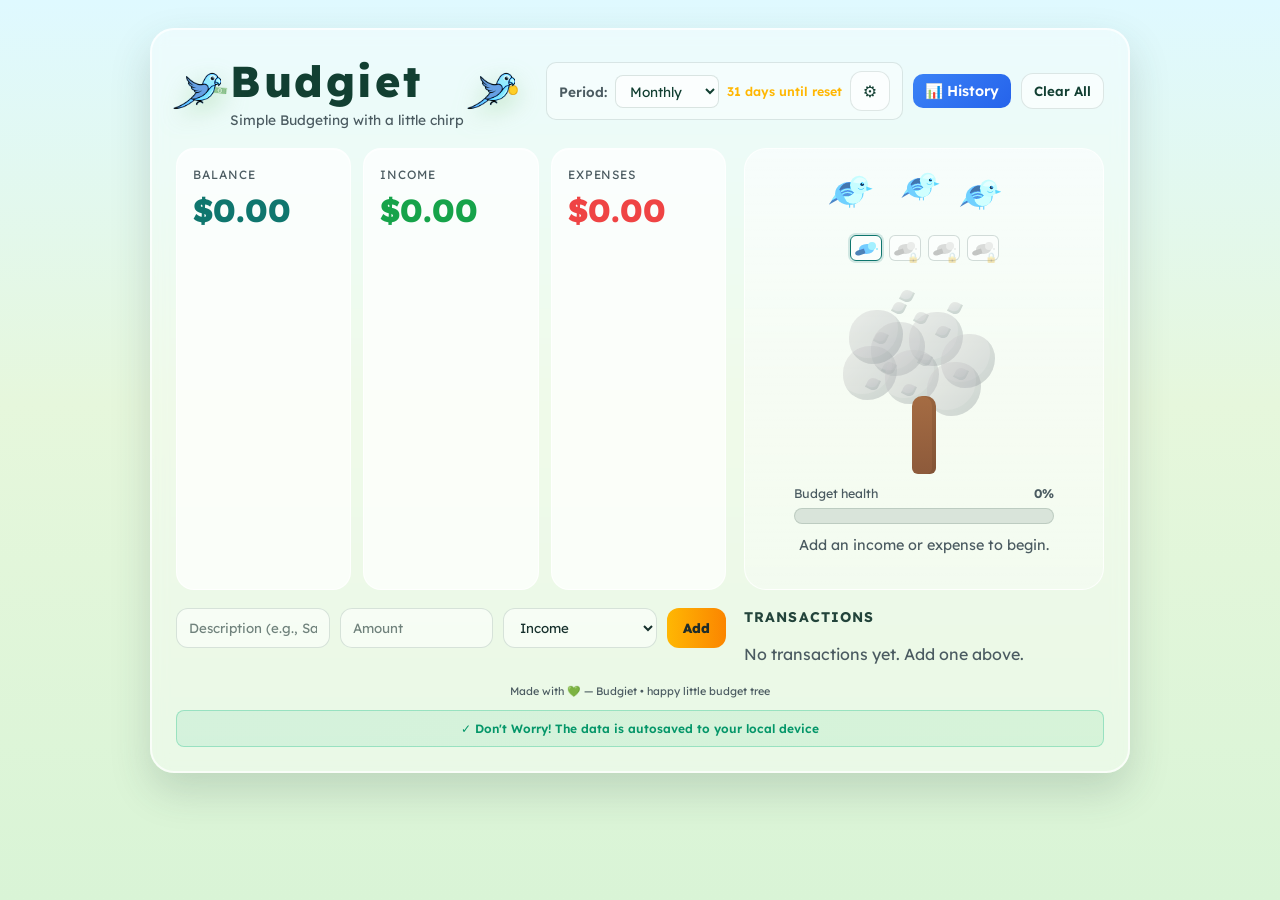
==== commit 73e1c4c5: "Improve empty budget messaging" ====
--- a/index.html
+++ b/index.html
@@ -23,7 +23,7 @@
           </span>
           <div>
             <h1>Budgiet</h1>
-            <p class="tag">Budgeting with a little chirp</p>
+            <p class="tag">Simple Budgeting with a little chirp</p>
           </div>
           <span class="budgie-icon" aria-hidden="true">
             <span class="budgie-photo-frame"><img src="budgie-logo.png" alt=""></span>
@@ -157,7 +157,7 @@
                 <span id="health-fill" class="health-fill"></span>
               </div>
             </div>
-            <div id="tree-status" class="tree-status">Your tree is waiting for a healthy ratio.</div>
+            <div id="tree-status" class="tree-status">Add an income or expense to begin.</div>
           </div>
         </div>
       </section>
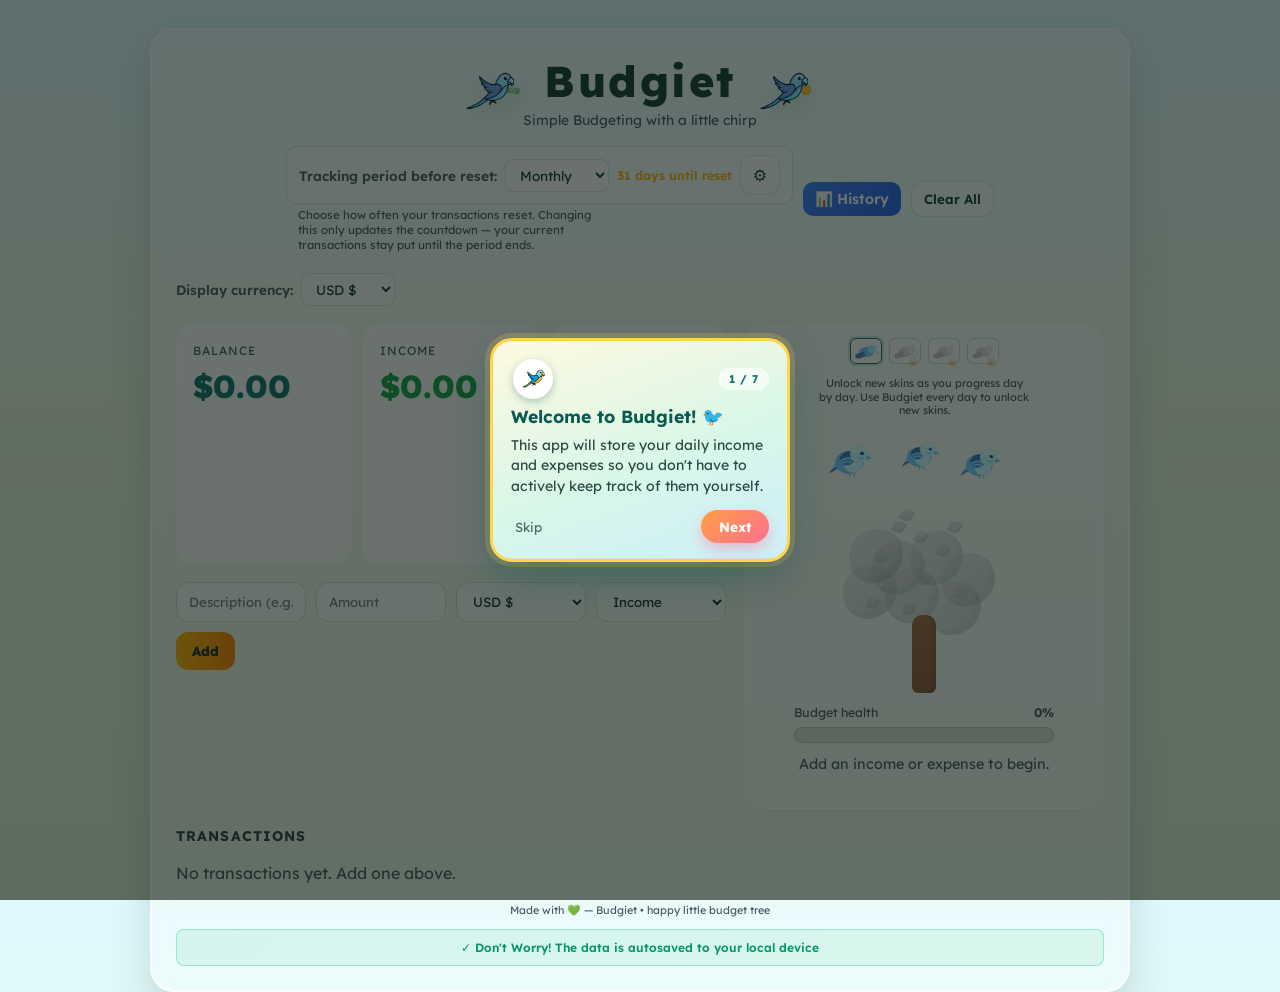
==== commit 2de812d9: "Update V2" ====
--- a/index.html
+++ b/index.html
@@ -8,6 +8,7 @@
 </head>
 <body>
   <div id="expense-flash" class="expense-flash" aria-hidden="true"></div>
+  <div id="income-flash" class="income-flash" aria-hidden="true"></div>
   <div id="midnight-cutscene" class="midnight-cutscene hidden" aria-hidden="true">
     <div class="cutscene-sky"></div>
     <div class="cutscene-tree" aria-hidden="true"></div>
@@ -32,18 +33,21 @@
         </div>
       </div>
       <div class="controls">
-        <div class="period-control">
-          <label for="period-select">Period:</label>
-          <select id="period-select">
-            <option value="weekly">Weekly</option>
-            <option value="monthly" selected>Monthly</option>
-            <option value="quarterly">Quarterly</option>
-            <option value="annual">Annual</option>
-          </select>
-          <div id="countdown" class="countdown">
-            <span id="countdown-text"></span>
-          </div>
-          <button id="period-settings-btn" class="settings-btn" title="Customize period dates">⚙️</button>
+        <div class="period-control-wrap">
+          <div class="period-control">
+            <label for="period-select">Tracking period before reset:</label>
+            <select id="period-select">
+              <option value="weekly">Weekly</option>
+              <option value="monthly" selected>Monthly</option>
+              <option value="quarterly">Quarterly</option>
+              <option value="annual">Annual</option>
+            </select>
+            <div id="countdown" class="countdown">
+              <span id="countdown-text"></span>
+            </div>
+            <button id="period-settings-btn" class="settings-btn" title="Customize period dates">⚙️</button>
+          </div>
+          <p class="period-hint">Choose how often your transactions reset. Changing this only updates the countdown — your current transactions stay put until the period ends.</p>
         </div>
         <button id="history-btn" title="View past periods">📊 History</button>
         <button id="clear-btn" title="Clear all transactions">Clear All</button>
@@ -51,6 +55,22 @@
     </header>
 
     <main class="main">
+      <div class="summary-controls">
+        <label for="display-currency-select">Display currency:</label>
+        <select id="display-currency-select">
+          <option value="USD" selected>USD $</option>
+          <option value="EUR">EUR €</option>
+          <option value="GBP">GBP £</option>
+          <option value="JPY">JPY ¥</option>
+          <option value="AUD">AUD A$</option>
+          <option value="CAD">CAD C$</option>
+          <option value="INR">INR ₹</option>
+          <option value="CNY">CNY ¥</option>
+          <option value="SGD">SGD S$</option>
+          <option value="CHF">CHF Fr</option>
+        </select>
+        <span id="rate-status" class="rate-status"></span>
+      </div>
       <section class="summary">
         <div class="card balance-card">
           <div class="label">Balance</div>
@@ -69,6 +89,32 @@
       <section class="budget-health" aria-label="Budget health tree">
         <div class="tree-panel">
           <div class="tree-stage">
+            <div class="budgie-designs" role="group" aria-label="Budgie designs">
+              <button class="budgie-design is-selected" type="button" data-budgie-design="default" title="Ocean budgie" aria-label="Ocean budgie">
+                <span class="budgie-design-icon ocean-budgie" aria-hidden="true"></span>
+              </button>
+              <button class="budgie-design" type="button" data-budgie-design="sunset" data-unlock-reset="2" title="Unlock after 2 days of use" aria-label="Sunset budgie, unlock after 2 days of use" disabled>
+                <span class="budgie-design-icon sunset-budgie" aria-hidden="true"></span>
+                <span class="design-lock" aria-hidden="true">&#128274;</span>
+              </button>
+              <button class="budgie-design" type="button" data-budgie-design="rose" data-unlock-reset="3" title="Unlock after 3 days of use" aria-label="Rose budgie, unlock after 3 days of use" disabled>
+                <span class="budgie-design-icon rose-budgie" aria-hidden="true"></span>
+                <span class="design-lock" aria-hidden="true">&#128274;</span>
+              </button>
+              <button class="budgie-design" type="button" data-budgie-design="midnight" data-unlock-reset="4" title="Unlock after 4 days of use" aria-label="Midnight budgie, unlock after 4 days of use" disabled>
+                <span class="budgie-design-icon midnight-budgie" aria-hidden="true"></span>
+                <span class="design-lock" aria-hidden="true">&#128274;</span>
+              </button>
+            </div>
+            <p class="skins-hint">Unlock new skins as you progress day by day. Use Budgiet every day to unlock new skins.</p>
+            <div class="danger-icons" aria-hidden="true">
+              <div class="danger-heart danger-heart-left">💔</div>
+              <div class="danger-heart danger-heart-right">💔</div>
+            </div>
+            <div class="joy-icons" aria-hidden="true">
+              <div class="joy-spark joy-spark-left">✨</div>
+              <div class="joy-spark joy-spark-right">✨</div>
+            </div>
             <div class="budgie-scene" aria-hidden="true">
               <div class="sound-wave sound-wave-1"></div>
               <div class="sound-wave sound-wave-2"></div>
@@ -101,27 +147,6 @@
                 <path d="M82 103v8m13-8v8" stroke="#d08b56" stroke-width="3" stroke-linecap="round"/>
               </svg>
             </div>
-            <div class="budgie-designs" role="group" aria-label="Budgie designs">
-              <button class="budgie-design is-selected" type="button" data-budgie-design="default" title="Ocean budgie" aria-label="Ocean budgie">
-                <span class="budgie-design-icon ocean-budgie" aria-hidden="true"></span>
-              </button>
-              <button class="budgie-design" type="button" data-budgie-design="sunset" data-unlock-reset="1" title="Unlock after 1 completed reset" aria-label="Sunset budgie, unlock after 1 completed reset" disabled>
-                <span class="budgie-design-icon sunset-budgie" aria-hidden="true"></span>
-                <span class="design-lock" aria-hidden="true">&#128274;</span>
-              </button>
-              <button class="budgie-design" type="button" data-budgie-design="rose" data-unlock-reset="2" title="Unlock after 2 completed resets" aria-label="Rose budgie, unlock after 2 completed resets" disabled>
-                <span class="budgie-design-icon rose-budgie" aria-hidden="true"></span>
-                <span class="design-lock" aria-hidden="true">&#128274;</span>
-              </button>
-              <button class="budgie-design" type="button" data-budgie-design="midnight" data-unlock-reset="3" title="Unlock after 3 completed resets" aria-label="Midnight budgie, unlock after 3 completed resets" disabled>
-                <span class="budgie-design-icon midnight-budgie" aria-hidden="true"></span>
-                <span class="design-lock" aria-hidden="true">&#128274;</span>
-              </button>
-            </div>
-            <div class="danger-icons" aria-hidden="true">
-              <div class="danger-heart danger-heart-left">💔</div>
-              <div class="danger-heart danger-heart-right">💔</div>
-            </div>
             <div id="tree" class="tree tree-empty" aria-live="polite">
               <span class="leaf leaf-1"></span>
               <span class="leaf leaf-2"></span>
@@ -166,6 +191,18 @@
         <form id="tx-form" class="form">
           <input type="text" id="description" placeholder="Description (e.g., Salary, Coffee)" required>
           <input type="number" id="amount" placeholder="Amount" step="0.01" required>
+          <select id="tx-currency" title="Currency (optional)">
+            <option value="USD" selected>USD $</option>
+            <option value="EUR">EUR €</option>
+            <option value="GBP">GBP £</option>
+            <option value="JPY">JPY ¥</option>
+            <option value="AUD">AUD A$</option>
+            <option value="CAD">CAD C$</option>
+            <option value="INR">INR ₹</option>
+            <option value="CNY">CNY ¥</option>
+            <option value="SGD">SGD S$</option>
+            <option value="CHF">CHF Fr</option>
+          </select>
           <select id="type">
             <option value="income">Income</option>
             <option value="expense">Expense</option>
@@ -245,6 +282,28 @@
     </div>
   </div>
 
+  <!-- First-time User Onboarding -->
+  <div id="onboarding-overlay" class="onboarding-overlay hidden">
+    <div id="onboarding-highlight" class="onboarding-highlight"></div>
+    <div id="onboarding-tooltip" class="onboarding-tooltip" role="dialog" aria-live="polite">
+      <div class="onboarding-header">
+        <div class="onboarding-avatar">
+          <span class="onboarding-wave onboarding-wave-1" aria-hidden="true"></span>
+          <span class="onboarding-wave onboarding-wave-2" aria-hidden="true"></span>
+          <span class="onboarding-wave onboarding-wave-3" aria-hidden="true"></span>
+          <img src="budgie-logo.png" alt="" class="onboarding-budgie-img">
+        </div>
+        <div id="onboarding-step-count" class="onboarding-step-count"></div>
+      </div>
+      <h3 id="onboarding-title"></h3>
+      <p id="onboarding-text"></p>
+      <div class="onboarding-actions">
+        <button id="onboarding-skip" class="onboarding-skip" type="button">Skip</button>
+        <button id="onboarding-next" class="onboarding-next" type="button">Next</button>
+      </div>
+    </div>
+  </div>
+
   <script src="app.js"></script>
 </body>
 </html>
--- a/styles.css
+++ b/styles.css
@@ -57,6 +57,26 @@
   100% { opacity: 0; }
 }
 
+.income-flash {
+  position: fixed;
+  inset: 0;
+  background: radial-gradient(circle at 50% 40%, rgba(255, 235, 160, 0.85), rgba(120, 219, 143, 0.55) 60%, transparent 100%);
+  opacity: 0;
+  pointer-events: none;
+  z-index: 50;
+}
+
+.income-flash.active {
+  animation: screenGlow 0.8s ease-out forwards;
+}
+
+@keyframes screenGlow {
+  0% { opacity: 0; }
+  22% { opacity: 0.85; }
+  50% { opacity: 0.55; }
+  100% { opacity: 0; }
+}
+
 .app {
   max-width: 980px;
   margin: 0 auto;
@@ -70,16 +90,18 @@
 
 .header {
   display: flex;
-  justify-content: space-between;
+  flex-direction: column;
+  justify-content: center;
   align-items: center;
   gap: 18px;
   margin-bottom: 20px;
-  flex-wrap: wrap;
 }
 
 .title-wrap {
   display: flex;
   align-items: center;
+  justify-content: center;
+  width: 100%;
 }
 
 .budgie-header {
@@ -87,6 +109,10 @@
   grid-template-columns: 48px auto 48px;
   align-items: center;
   column-gap: 6px;
+}
+
+.budgie-header > div {
+  text-align: center;
 }
 
 .budgie-icon {
@@ -158,6 +184,7 @@
 .controls {
   display: flex;
   align-items: center;
+  justify-content: center;
   gap: 10px;
   flex-wrap: wrap;
 }
@@ -228,11 +255,38 @@
 
 .summary { display: flex; gap: 12px; flex-wrap: wrap; }
 
+.summary-controls {
+  display: flex;
+  align-items: center;
+  gap: 8px;
+  font-size: 0.85rem;
+  color: var(--muted);
+  font-weight: 600;
+}
+
+.summary-controls select {
+  padding: 6px 10px;
+  border-radius: 8px;
+  border: 1px solid rgba(18, 63, 50, 0.14);
+  background: rgba(255, 255, 255, 0.6);
+  color: #123f32;
+  font-size: 0.85rem;
+  cursor: pointer;
+}
+
+.rate-status {
+  font-size: 0.72rem;
+  color: var(--muted);
+  font-weight: 400;
+  font-style: italic;
+}
+
 .card {
   flex: 1; min-width: 140px; padding: 18px 16px; border-radius: 18px;
   background: var(--panel);
   border: 1px solid rgba(255,255,255,0.8);
   box-shadow: inset 0 1px 0 rgba(255,255,255,0.7);
+  overflow: visible;
 }
 
 .card .label {
@@ -246,6 +300,8 @@
 .card .value {
   font-size: clamp(1.4rem, 3vw, 2rem);
   font-weight: 800;
+  white-space: nowrap;
+  overflow: visible;
 }
 
 .income-card .value { color: var(--income); }
@@ -266,6 +322,7 @@
 }
 
 .tree-stage {
+  position: relative;
   display: flex;
   flex-direction: column;
   align-items: center;
@@ -276,7 +333,7 @@
   position: relative;
   width: 200px;
   height: 55px;
-  margin-bottom: 6px;
+  margin-bottom: -8px;
   overflow: visible;
 }
 
@@ -284,6 +341,15 @@
   display: flex;
   gap: 7px;
   margin: -3px 0 1px;
+}
+
+.skins-hint {
+  margin: 0 0 4px;
+  font-size: 0.68rem;
+  line-height: 1.25;
+  color: var(--muted);
+  text-align: center;
+  max-width: 210px;
 }
 
 .budgie-design {
@@ -500,6 +566,86 @@
   animation: crownRuffleStrong 0.6s ease-in-out 3;
 }
 
+.tree.grow-default {
+  animation: treeGrowGentle 0.6s ease-in-out 1;
+}
+
+.tree.grow-default .crown {
+  animation: crownBloomGentle 0.6s ease-in-out 1;
+}
+
+.tree.grow-sunset {
+  animation: treeGrowMedium 0.7s ease-in-out 1;
+}
+
+.tree.grow-sunset .crown {
+  animation: crownBloomMedium 0.7s ease-in-out 2;
+}
+
+.tree.grow-rose {
+  animation: treeGrowStrong 0.8s ease-in-out 1;
+}
+
+.tree.grow-rose .crown {
+  animation: crownBloomStrong 0.8s ease-in-out 2;
+}
+
+.tree.grow-midnight {
+  animation: treeGrowCinematic 1.1s ease-in-out 1;
+}
+
+.tree.grow-midnight .crown {
+  animation: crownBloomCinematic 1.1s ease-in-out 2;
+}
+
+@keyframes treeGrowGentle {
+  0%, 100% { transform: translateY(0) scale(1); }
+  35% { transform: translateY(-4px) scale(1.02); }
+}
+
+@keyframes treeGrowMedium {
+  0%, 100% { transform: translateY(0) scale(1); }
+  30% { transform: translateY(-7px) scale(1.035); }
+  65% { transform: translateY(-2px) scale(1.015); }
+}
+
+@keyframes treeGrowStrong {
+  0%, 100% { transform: translateY(0) scale(1); }
+  28% { transform: translateY(-10px) scale(1.05); }
+  60% { transform: translateY(-3px) scale(1.02); }
+}
+
+@keyframes treeGrowCinematic {
+  0%, 100% { transform: translateY(0) scale(1); }
+  24% { transform: translateY(-14px) scale(1.07); }
+  55% { transform: translateY(-5px) scale(1.03); }
+  80% { transform: translateY(-1px) scale(1.01); }
+}
+
+@keyframes crownBloomGentle {
+  0%, 100% { transform: rotate(0) scale(1); filter: brightness(1); }
+  50% { transform: rotate(2deg) scale(1.06); filter: brightness(1.15); }
+}
+
+@keyframes crownBloomMedium {
+  0%, 100% { transform: rotate(0) scale(1); filter: brightness(1); }
+  30% { transform: rotate(-3deg) scale(1.08); filter: brightness(1.22); }
+  70% { transform: rotate(3deg) scale(1.05); filter: brightness(1.12); }
+}
+
+@keyframes crownBloomStrong {
+  0%, 100% { transform: rotate(0) scale(1); filter: brightness(1); }
+  25% { transform: rotate(-4deg) scale(1.12); filter: brightness(1.3); }
+  65% { transform: rotate(4deg) scale(1.07); filter: brightness(1.16); }
+}
+
+@keyframes crownBloomCinematic {
+  0%, 100% { transform: rotate(0) scale(1); filter: brightness(1); }
+  20% { transform: rotate(-5deg) scale(1.16); filter: brightness(1.45); }
+  50% { transform: rotate(5deg) scale(1.1); filter: brightness(1.25); }
+  80% { transform: rotate(-2deg) scale(1.03); filter: brightness(1.1); }
+}
+
 @keyframes treeShakeGentle {
   0%, 100% { transform: translateX(0) rotate(0); }
   45% { transform: translateX(-2px) rotate(-0.7deg); }
@@ -563,6 +709,11 @@
 .budgie-scene[data-design='rose'] .sound-wave.active { animation: wavePulseWide 0.95s ease-out forwards; }
 .budgie-scene[data-design='midnight'] .sound-wave.active { animation: wavePulseCinematic 1.2s ease-out forwards; }
 
+.budgie-scene.income-boost .sound-wave { border-color: var(--growth-wave, rgba(34, 197, 94, 0.55)); }
+.budgie-scene[data-design='sunset'].income-boost { --growth-wave: rgba(255, 184, 76, 0.65); }
+.budgie-scene[data-design='rose'].income-boost { --growth-wave: rgba(255, 143, 171, 0.68); }
+.budgie-scene[data-design='midnight'].income-boost { --growth-wave: rgba(255, 214, 110, 0.85); }
+
 @keyframes wavePulse {
   0% { opacity: 0; transform: translateX(-50%) scale(0.7); }
   20% { opacity: 1; }
@@ -590,6 +741,54 @@
 
 .budgie-scene.expense-impact .budgie {
   animation: birdDrop 0.75s cubic-bezier(0.2, 0.9, 0.2, 1) forwards;
+}
+
+.budgie-scene.income-boost .budgie {
+  animation: birdCheer 0.7s cubic-bezier(0.34, 1.4, 0.44, 1) forwards;
+}
+
+.budgie-scene[data-design='sunset'].income-boost .budgie {
+  animation: birdCheer 0.85s cubic-bezier(0.34, 1.5, 0.44, 1) forwards;
+}
+
+.budgie-scene[data-design='rose'].income-boost .budgie {
+  animation: birdCheerBig 0.95s cubic-bezier(0.34, 1.6, 0.44, 1) forwards;
+}
+
+.budgie-scene[data-design='midnight'].income-boost .budgie {
+  animation: birdCheerCinematic 1.3s cubic-bezier(0.3, 1.7, 0.4, 1) forwards;
+}
+
+.budgie-scene.income-boost.income-glow::after {
+  content: '';
+  position: absolute;
+  inset: -28px -38px -22px;
+  border-radius: 50%;
+  background: radial-gradient(circle, rgba(255, 236, 179, 0.55) 0%, transparent 70%);
+  pointer-events: none;
+  animation: sceneVignette 1.3s ease-out forwards;
+}
+
+@keyframes birdCheer {
+  0% { transform: translateY(0) rotate(-4deg) scale(1); }
+  35% { transform: translateY(-14px) rotate(6deg) scale(1.08); }
+  65% { transform: translateY(-6px) rotate(-3deg) scale(1.03); }
+  100% { transform: translateY(0) rotate(0deg) scale(1); }
+}
+
+@keyframes birdCheerBig {
+  0% { transform: translateY(0) rotate(-4deg) scale(1); }
+  30% { transform: translateY(-20px) rotate(8deg) scale(1.14); }
+  60% { transform: translateY(-9px) rotate(-5deg) scale(1.05); }
+  100% { transform: translateY(0) rotate(0deg) scale(1); }
+}
+
+@keyframes birdCheerCinematic {
+  0% { transform: translateY(0) rotate(-4deg) scale(1); }
+  25% { transform: translateY(-28px) rotate(10deg) scale(1.22); }
+  55% { transform: translateY(-12px) rotate(-6deg) scale(1.08); }
+  80% { transform: translateY(-4px) rotate(3deg) scale(1.02); }
+  100% { transform: translateY(0) rotate(0deg) scale(1); }
 }
 
 .budgie-scene.midnight-cutscene::after {
@@ -675,7 +874,7 @@
 
 .danger-icons {
   position: absolute;
-  top: 8px;
+  top: 66px;
   left: 50%;
   width: 240px;
   transform: translateX(-50%);
@@ -703,6 +902,49 @@
   25% { opacity: 1; transform: scale(1.2) rotate(0deg); }
   50% { opacity: 1; transform: scale(1) rotate(8deg); }
   100% { opacity: 0; transform: scale(0.6) rotate(18deg); }
+}
+
+.joy-icons {
+  position: absolute;
+  top: 66px;
+  left: 50%;
+  width: 240px;
+  transform: translateX(-50%);
+  display: flex;
+  justify-content: space-between;
+  pointer-events: none;
+}
+
+.joy-spark {
+  font-size: 2.1rem;
+  opacity: 0;
+  transform: scale(0.2) rotate(18deg);
+  filter: drop-shadow(0 0 8px rgba(255, 214, 79, 0.85));
+}
+
+.joy-spark-left { transform: translateX(-18px) scale(0.2) rotate(18deg); }
+.joy-spark-right { transform: translateX(18px) scale(0.2) rotate(-18deg); }
+
+.joy-spark.active {
+  animation: sparkPop 0.7s ease-out forwards;
+}
+
+.budgie-scene[data-design='sunset'] .joy-spark.active { animation: sparkPop 0.85s ease-out forwards; }
+.budgie-scene[data-design='rose'] .joy-spark.active { animation: sparkPopBig 0.95s ease-out forwards; }
+.budgie-scene[data-design='midnight'] .joy-spark.active { animation: sparkPopBig 1.3s ease-out forwards; }
+
+@keyframes sparkPop {
+  0% { opacity: 0; transform: scale(0.2) rotate(18deg); }
+  25% { opacity: 1; transform: scale(1.2) rotate(0deg); }
+  50% { opacity: 1; transform: scale(1) rotate(-8deg); }
+  100% { opacity: 0; transform: scale(0.6) translateY(-14px) rotate(-18deg); }
+}
+
+@keyframes sparkPopBig {
+  0% { opacity: 0; transform: scale(0.2) rotate(18deg); }
+  22% { opacity: 1; transform: scale(1.45) rotate(0deg); }
+  55% { opacity: 1; transform: scale(1.15) rotate(-10deg); }
+  100% { opacity: 0; transform: scale(0.5) translateY(-26px) rotate(-24deg); }
 }
 
 .tree {
@@ -776,6 +1018,65 @@
   0% { opacity: 0; transform: translate(0, 0) rotate(0deg) scale(0.6); }
   15% { opacity: 1; }
   100% { opacity: 0; transform: translate(112px, -76px) rotate(220deg) scale(0.5); }
+}
+
+.plus-mark {
+  position: absolute;
+  left: var(--x);
+  top: var(--y);
+  width: 16px;
+  height: 16px;
+  pointer-events: none;
+  opacity: 0;
+  animation: plusRise 0.9s ease-out forwards;
+  animation-delay: var(--delay);
+}
+
+.plus-mark::before,
+.plus-mark::after {
+  content: '';
+  position: absolute;
+  background: #ffd54f;
+  border-radius: 2px;
+  box-shadow: 0 0 4px rgba(255, 213, 79, 0.7);
+}
+
+.plus-mark::before {
+  left: 0;
+  top: 6px;
+  width: 16px;
+  height: 4px;
+}
+
+.plus-mark::after {
+  left: 6px;
+  top: 0;
+  width: 4px;
+  height: 16px;
+}
+
+.grow-sunset .plus-mark::before,
+.grow-sunset .plus-mark::after { background: #ff9f43; box-shadow: 0 0 5px rgba(255, 159, 67, 0.75); }
+
+.grow-rose .plus-mark::before,
+.grow-rose .plus-mark::after { background: #ff6f91; box-shadow: 0 0 6px rgba(255, 111, 145, 0.8); }
+
+.grow-midnight .plus-mark::before,
+.grow-midnight .plus-mark::after { background: #ffe08a; box-shadow: 0 0 8px rgba(255, 224, 138, 0.9); }
+
+.income-boost .plus-mark {
+  animation-duration: 1.1s;
+}
+
+.budgie-scene[data-design='midnight'].income-boost ~ .tree .plus-mark,
+.tree.grow-midnight .plus-mark {
+  animation-duration: 1.5s;
+}
+
+@keyframes plusRise {
+  0% { opacity: 0; transform: translate(0, 0) rotate(-10deg) scale(0.5); }
+  18% { opacity: 1; }
+  100% { opacity: 0; transform: translate(-6px, -92px) rotate(14deg) scale(1.15); }
 }
 
 .leaf-1 { left: 74px; top: 28px; }
@@ -941,7 +1242,165 @@
   transition: width 0.25s ease, background-color 0.25s ease;
 }
 
+/* Onboarding Tour */
+.onboarding-overlay {
+  position: fixed;
+  inset: 0;
+  z-index: 300;
+}
+
+.onboarding-overlay.hidden {
+  display: none;
+}
+
+.onboarding-highlight {
+  position: fixed;
+  pointer-events: none;
+  transition: top 0.3s ease, left 0.3s ease, width 0.3s ease, height 0.3s ease;
+}
+
+.onboarding-tooltip {
+  position: fixed;
+  z-index: 301;
+  width: min(300px, calc(100vw - 24px));
+  background: linear-gradient(160deg, #fff9e0 0%, #d9f7e8 55%, #cdeffb 100%);
+  border: 3px solid #ffd54f;
+  border-radius: 22px;
+  padding: 16px 18px;
+  box-shadow: 0 16px 36px rgba(15, 90, 83, 0.35), 0 0 0 5px rgba(255, 213, 79, 0.22);
+}
+
+.onboarding-header {
+  display: flex;
+  align-items: center;
+  justify-content: space-between;
+  gap: 10px;
+  margin-bottom: 4px;
+}
+
+.onboarding-avatar {
+  position: relative;
+  width: 44px;
+  height: 44px;
+  flex-shrink: 0;
+  display: flex;
+  align-items: center;
+  justify-content: center;
+}
+
+.onboarding-budgie-img {
+  width: 40px;
+  height: 40px;
+  object-fit: contain;
+  padding: 5px;
+  box-sizing: border-box;
+  border-radius: 50%;
+  border: 2px solid #fff;
+  background: #fff;
+  box-shadow: 0 3px 8px rgba(15, 90, 83, 0.3);
+  position: relative;
+  z-index: 2;
+}
+
+.onboarding-wave {
+  position: absolute;
+  left: 50%;
+  top: 50%;
+  width: 40px;
+  height: 40px;
+  transform: translate(-50%, -50%) scale(0.7);
+  border: 2px solid #ff9f43;
+  border-radius: 50%;
+  opacity: 0;
+  pointer-events: none;
+  animation: onboardingSpeak 1.8s ease-out infinite;
+}
+
+.onboarding-wave-2 {
+  border-color: #0f9d8f;
+  animation-delay: 0.35s;
+}
+
+.onboarding-wave-3 {
+  border-color: #ff6f91;
+  animation-delay: 0.7s;
+}
+
+@keyframes onboardingSpeak {
+  0% { opacity: 0; transform: translate(-50%, -50%) scale(0.75); }
+  25% { opacity: 0.85; }
+  100% { opacity: 0; transform: translate(-50%, -50%) scale(1.9); }
+}
+
+.onboarding-step-count {
+  font-size: 0.7rem;
+  font-weight: 700;
+  color: #0f766e;
+  text-transform: uppercase;
+  letter-spacing: 0.05em;
+  background: rgba(255, 255, 255, 0.65);
+  border-radius: 999px;
+  padding: 4px 10px;
+  white-space: nowrap;
+}
+
+.onboarding-tooltip h3 {
+  margin: 0 0 8px;
+  font-size: 1.1rem;
+  color: #0a5a53;
+}
+
+.onboarding-tooltip p {
+  margin: 0 0 14px;
+  font-size: 0.88rem;
+  line-height: 1.45;
+  color: #2c4a43;
+}
+
+.onboarding-actions {
+  display: flex;
+  justify-content: space-between;
+  align-items: center;
+  gap: 10px;
+}
+
+.onboarding-skip {
+  background: none;
+  border: none;
+  color: #4a6b62;
+  font-size: 0.82rem;
+  cursor: pointer;
+  padding: 6px 4px;
+}
+
+.onboarding-skip:hover {
+  color: #123f32;
+}
+
+.onboarding-next {
+  background: linear-gradient(135deg, #ff9f43, #ff6f91);
+  color: #fff;
+  border: none;
+  border-radius: 999px;
+  padding: 8px 18px;
+  font-weight: 700;
+  font-size: 0.85rem;
+  cursor: pointer;
+  box-shadow: 0 6px 14px rgba(255, 111, 145, 0.4);
+  transition: transform 0.15s ease;
+}
+
+.onboarding-next:hover {
+  transform: translateY(-1px);
+}
+
 /* Period Control Styles */
+.period-control-wrap {
+  display: flex;
+  flex-direction: column;
+  gap: 4px;
+}
+
 .period-control {
   display: flex;
   align-items: center;
@@ -950,6 +1409,15 @@
   background: rgba(255, 255, 255, 0.4);
   border-radius: 10px;
   border: 1px solid rgba(18, 63, 50, 0.12);
+}
+
+.period-hint {
+  margin: 0;
+  padding: 0 12px;
+  font-size: 0.72rem;
+  line-height: 1.3;
+  color: var(--muted);
+  max-width: 320px;
 }
 
 .period-control label {
@@ -1405,7 +1873,34 @@
   letter-spacing: 0.08em;
 }
 
-.tx-list { list-style: none; display: flex; flex-direction: column; gap: 8px; }
+.tx-list {
+  list-style: none;
+  display: flex;
+  flex-direction: column;
+  gap: 8px;
+  max-height: 480px;
+  overflow-y: auto;
+  padding-right: 4px;
+  scrollbar-width: thin;
+  scrollbar-color: rgba(15, 118, 110, 0.45) transparent;
+}
+
+.tx-list::-webkit-scrollbar {
+  width: 8px;
+}
+
+.tx-list::-webkit-scrollbar-track {
+  background: transparent;
+}
+
+.tx-list::-webkit-scrollbar-thumb {
+  background-color: rgba(15, 118, 110, 0.45);
+  border-radius: 999px;
+}
+
+.tx-list::-webkit-scrollbar-thumb:hover {
+  background-color: rgba(15, 118, 110, 0.7);
+}
 .tx-item {
   display: flex; justify-content: space-between; align-items: center; padding: 12px 10px; border-radius: 14px;
   background: rgba(255,255,255,0.42); border: 1px solid rgba(19, 67, 57, 0.08);
@@ -1418,6 +1913,66 @@
 .tx-amount.expense { color: var(--expense); }
 .tx-actions button { background: transparent; border: none; color: var(--muted); cursor: pointer; padding: 6px; }
 .empty { color: var(--muted); margin-top: 10px; }
+
+.tx-item.tx-editing {
+  background: rgba(255, 255, 255, 0.65);
+  border-color: rgba(15, 118, 110, 0.35);
+}
+
+.tx-edit-form {
+  display: flex;
+  flex-wrap: wrap;
+  align-items: center;
+  gap: 8px;
+  width: 100%;
+}
+
+.tx-edit-desc {
+  flex: 1 1 160px;
+  min-width: 120px;
+  padding: 8px 10px;
+  border-radius: 8px;
+  border: 1px solid rgba(18, 63, 50, 0.2);
+  background: rgba(255, 255, 255, 0.8);
+  font-size: 0.9rem;
+}
+
+.tx-edit-amount {
+  flex: 0 1 110px;
+  padding: 8px 10px;
+  border-radius: 8px;
+  border: 1px solid rgba(18, 63, 50, 0.2);
+  background: rgba(255, 255, 255, 0.8);
+  font-size: 0.9rem;
+}
+
+.tx-edit-actions {
+  display: flex;
+  gap: 6px;
+}
+
+.tx-edit-save {
+  background: linear-gradient(135deg, #0f766e, #0a5a53);
+  color: #fff;
+  border: none;
+  border-radius: 8px;
+  padding: 8px 14px;
+  font-weight: 700;
+  font-size: 0.82rem;
+  cursor: pointer;
+}
+
+.tx-edit-cancel {
+  background: rgba(18, 63, 50, 0.08);
+  color: #123f32;
+  border: none;
+  border-radius: 8px;
+  padding: 8px 14px;
+  font-weight: 600;
+  font-size: 0.82rem;
+  cursor: pointer;
+}
+
 .footer { margin-top: 18px; text-align: center; color: var(--muted); font-size: 13px; }
 
 .autosave-notice {
@@ -1437,14 +1992,25 @@
 
 /* Responsive behaviour */
 @media (min-width: 900px) {
-  .main { grid-template-columns: 1fr 360px; }
-  .transactions { grid-column: 2; }
+  .main {
+    grid-template-columns: 1fr 360px;
+    grid-template-areas:
+      "currency currency"
+      "summary tree"
+      "entry tree"
+      "transactions transactions";
+  }
+  .summary-controls { grid-area: currency; }
+  .summary { grid-area: summary; }
+  .budget-health { grid-area: tree; }
+  .entry { grid-area: entry; }
+  .transactions { grid-area: transactions; }
 }
 
 @media (max-width: 640px) {
   body { padding: 18px 12px; }
   .app { padding: 18px 14px; }
-  .header { align-items: flex-start; }
+  .header { align-items: center; }
   .budgie-header { align-items: flex-start; }
   .entry .form { flex-direction: column; }
   .entry input, .entry select, .add-btn { width: 100%; }
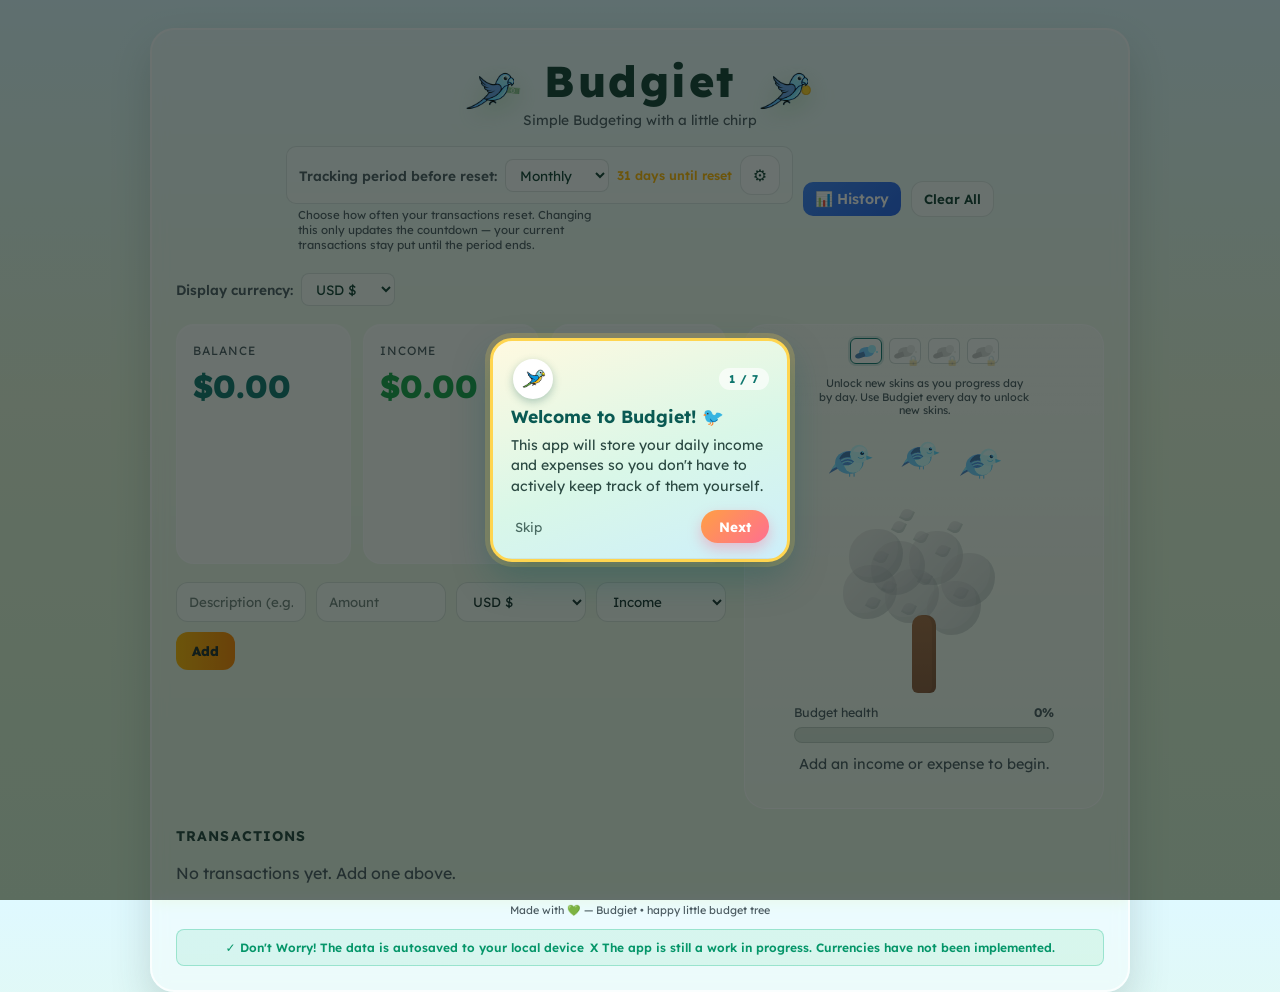
==== commit 4fc8ad2f: "update : currency not implemented message" ====
--- a/index.html
+++ b/index.html
@@ -222,6 +222,7 @@
       <small>Made with 💚 — Budgiet • happy little budget tree</small>
       <div class="autosave-notice">
         <span>✓ Don't Worry! The data is autosaved to your local device</span>
+        <span>X The app is still a work in progress. Currencies have not been implemented.</span>
       </div>
     </footer>
   </div>
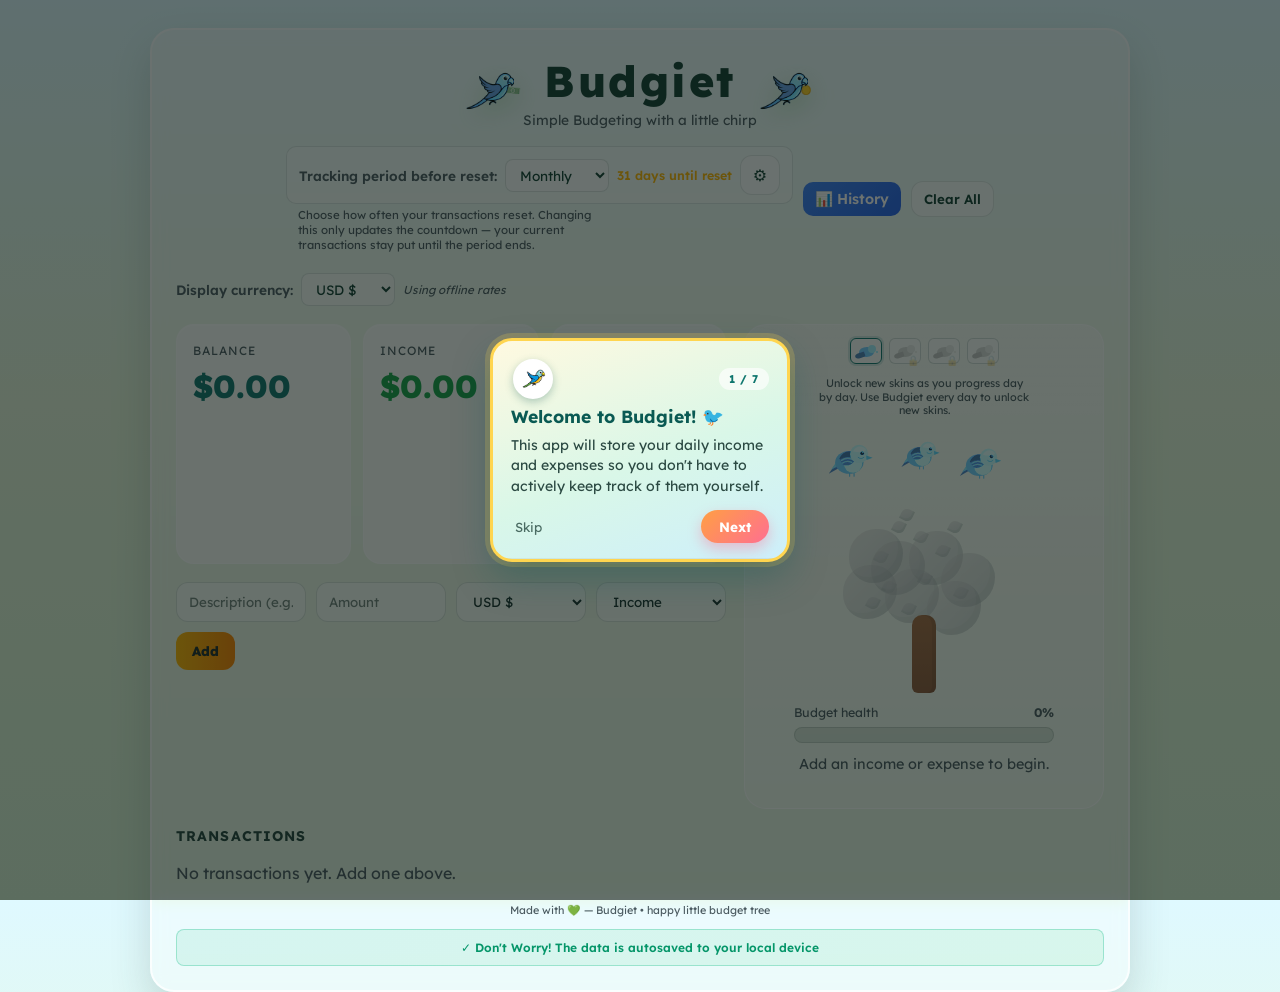
==== commit f335d100: "removed changes" ====
--- a/index.html
+++ b/index.html
@@ -222,7 +222,6 @@
       <small>Made with 💚 — Budgiet • happy little budget tree</small>
       <div class="autosave-notice">
         <span>✓ Don't Worry! The data is autosaved to your local device</span>
-        <span>X The app is still a work in progress. Currencies have not been implemented.</span>
       </div>
     </footer>
   </div>
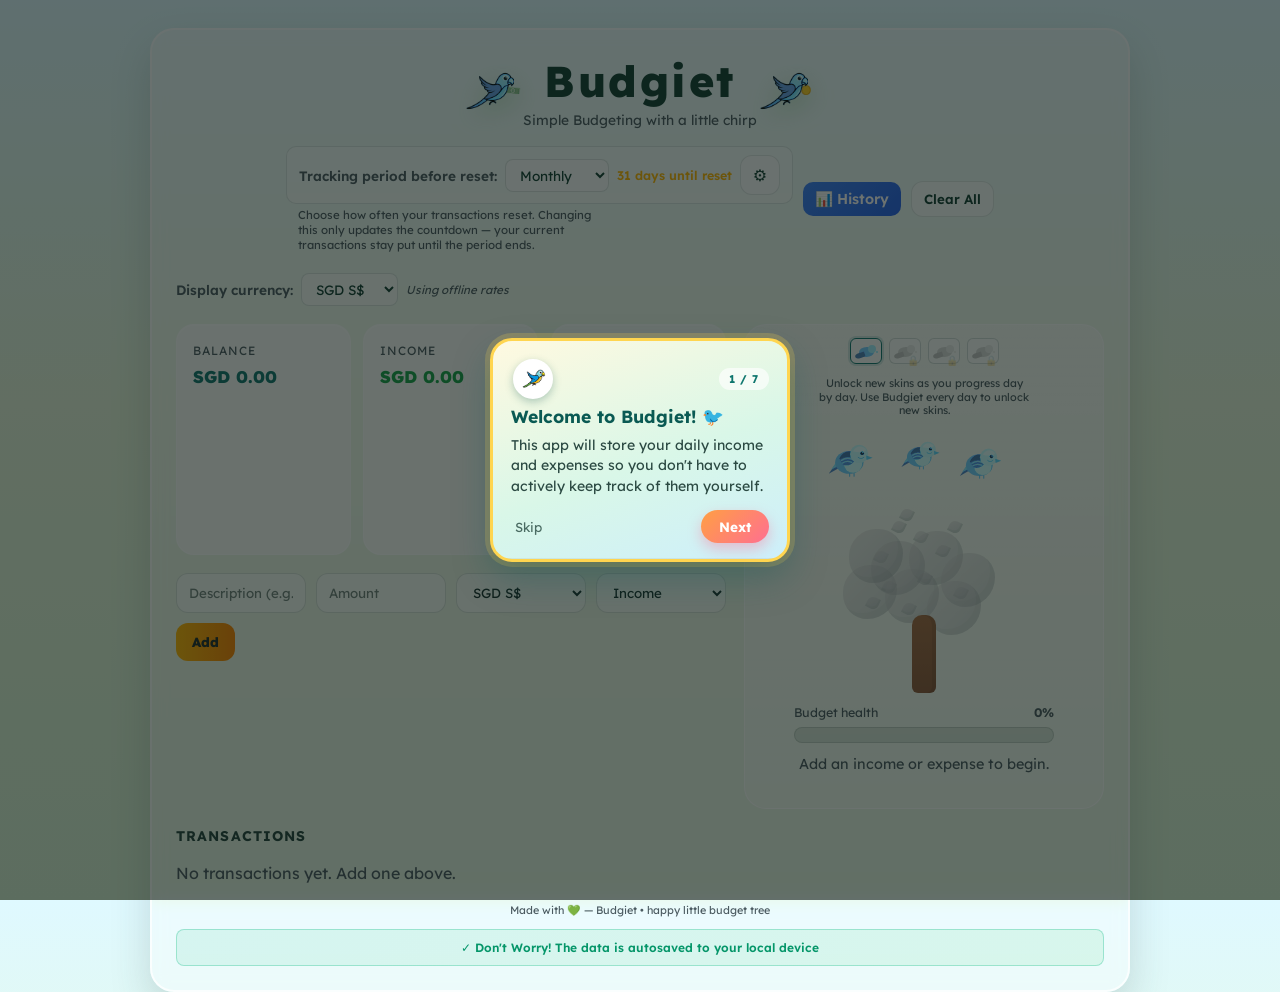
==== commit f5a71297: "Updated main currency to be SGD. Other Currencies MYR and IDR added, with ellipsis if the figure is " ====
--- a/index.html
+++ b/index.html
@@ -58,7 +58,10 @@
       <div class="summary-controls">
         <label for="display-currency-select">Display currency:</label>
         <select id="display-currency-select">
-          <option value="USD" selected>USD $</option>
+          <option value="SGD" selected>SGD S$</option>
+          <option value="USD">USD $</option>
+          <option value="MYR">MYR RM</option>
+          <option value="IDR">IDR Rp</option>
           <option value="EUR">EUR €</option>
           <option value="GBP">GBP £</option>
           <option value="JPY">JPY ¥</option>
@@ -66,7 +69,6 @@
           <option value="CAD">CAD C$</option>
           <option value="INR">INR ₹</option>
           <option value="CNY">CNY ¥</option>
-          <option value="SGD">SGD S$</option>
           <option value="CHF">CHF Fr</option>
         </select>
         <span id="rate-status" class="rate-status"></span>
@@ -192,7 +194,10 @@
           <input type="text" id="description" placeholder="Description (e.g., Salary, Coffee)" required>
           <input type="number" id="amount" placeholder="Amount" step="0.01" required>
           <select id="tx-currency" title="Currency (optional)">
-            <option value="USD" selected>USD $</option>
+            <option value="SGD" selected>SGD S$</option>
+            <option value="USD">USD $</option>
+            <option value="MYR">MYR RM</option>
+            <option value="IDR">IDR Rp</option>
             <option value="EUR">EUR €</option>
             <option value="GBP">GBP £</option>
             <option value="JPY">JPY ¥</option>
@@ -200,7 +205,6 @@
             <option value="CAD">CAD C$</option>
             <option value="INR">INR ₹</option>
             <option value="CNY">CNY ¥</option>
-            <option value="SGD">SGD S$</option>
             <option value="CHF">CHF Fr</option>
           </select>
           <select id="type">
--- a/styles.css
+++ b/styles.css
@@ -287,6 +287,7 @@
   border: 1px solid rgba(255,255,255,0.8);
   box-shadow: inset 0 1px 0 rgba(255,255,255,0.7);
   overflow: visible;
+  container-type: inline-size;
 }
 
 .card .label {
@@ -298,10 +299,11 @@
 }
 
 .card .value {
-  font-size: clamp(1.4rem, 3vw, 2rem);
+  font-size: clamp(1rem, 12cqw, 2rem);
   font-weight: 800;
   white-space: nowrap;
-  overflow: visible;
+  overflow: hidden;
+  text-overflow: ellipsis;
 }
 
 .income-card .value { color: var(--income); }
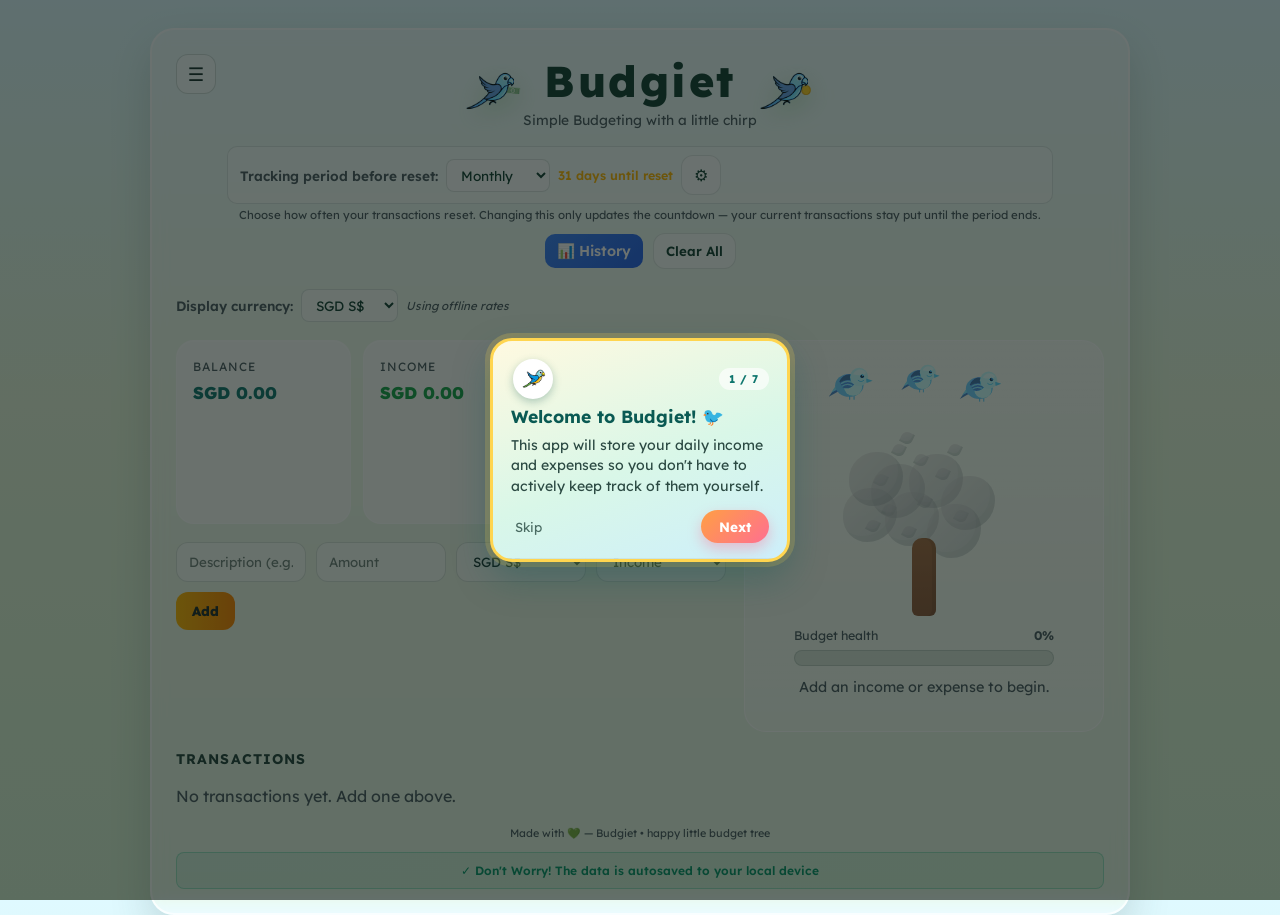
==== commit 71e84cd4: "major changes" ====
--- a/index.html
+++ b/index.html
@@ -5,6 +5,10 @@
   <meta name="viewport" content="width=device-width, initial-scale=1" />
   <title>Budgiet</title>
   <link rel="stylesheet" href="styles.css">
+  <script>
+    // Applies the saved theme before first paint so there's no light-mode flash
+    document.documentElement.dataset.theme = localStorage.getItem('budgiet_theme') || 'light'
+  </script>
 </head>
 <body>
   <div id="expense-flash" class="expense-flash" aria-hidden="true"></div>
@@ -16,6 +20,7 @@
   </div>
   <div class="app">
     <header class="header">
+      <button id="menu-toggle" class="menu-toggle-btn" type="button" aria-label="Open menu" aria-haspopup="true" aria-expanded="false">☰</button>
       <div class="title-wrap">
         <div class="budgie-header">
           <span class="budgie-icon" aria-hidden="true">
@@ -91,24 +96,6 @@
       <section class="budget-health" aria-label="Budget health tree">
         <div class="tree-panel">
           <div class="tree-stage">
-            <div class="budgie-designs" role="group" aria-label="Budgie designs">
-              <button class="budgie-design is-selected" type="button" data-budgie-design="default" title="Ocean budgie" aria-label="Ocean budgie">
-                <span class="budgie-design-icon ocean-budgie" aria-hidden="true"></span>
-              </button>
-              <button class="budgie-design" type="button" data-budgie-design="sunset" data-unlock-reset="2" title="Unlock after 2 days of use" aria-label="Sunset budgie, unlock after 2 days of use" disabled>
-                <span class="budgie-design-icon sunset-budgie" aria-hidden="true"></span>
-                <span class="design-lock" aria-hidden="true">&#128274;</span>
-              </button>
-              <button class="budgie-design" type="button" data-budgie-design="rose" data-unlock-reset="3" title="Unlock after 3 days of use" aria-label="Rose budgie, unlock after 3 days of use" disabled>
-                <span class="budgie-design-icon rose-budgie" aria-hidden="true"></span>
-                <span class="design-lock" aria-hidden="true">&#128274;</span>
-              </button>
-              <button class="budgie-design" type="button" data-budgie-design="midnight" data-unlock-reset="4" title="Unlock after 4 days of use" aria-label="Midnight budgie, unlock after 4 days of use" disabled>
-                <span class="budgie-design-icon midnight-budgie" aria-hidden="true"></span>
-                <span class="design-lock" aria-hidden="true">&#128274;</span>
-              </button>
-            </div>
-            <p class="skins-hint">Unlock new skins as you progress day by day. Use Budgiet every day to unlock new skins.</p>
             <div class="danger-icons" aria-hidden="true">
               <div class="danger-heart danger-heart-left">💔</div>
               <div class="danger-heart danger-heart-right">💔</div>
@@ -230,6 +217,127 @@
     </footer>
   </div>
 
+  <!-- Side Menu -->
+  <div id="side-menu-overlay" class="side-menu-overlay hidden">
+    <div class="side-menu-scrim" data-close-menu></div>
+    <nav id="side-menu" class="side-menu" aria-label="Settings menu">
+      <div id="menu-view-root" class="menu-view is-active" data-view="root">
+        <div class="side-menu-header">
+          <h2>Menu</h2>
+          <button class="icon-btn" data-close-menu aria-label="Close menu">✕</button>
+        </div>
+        <ul class="side-menu-list">
+          <li>
+            <button class="side-menu-item" type="button" data-open-view="budgie">
+              <span class="side-menu-icon" aria-hidden="true">🐦</span>
+              <span>Customise Budgie</span>
+              <span class="side-menu-arrow" aria-hidden="true">›</span>
+            </button>
+          </li>
+          <li>
+            <button class="side-menu-item" type="button" data-open-view="theme">
+              <span class="side-menu-icon" aria-hidden="true">🌗</span>
+              <span>Dark Mode / Light Mode</span>
+              <span class="side-menu-arrow" aria-hidden="true">›</span>
+            </button>
+          </li>
+        </ul>
+      </div>
+
+      <div id="menu-view-budgie" class="menu-view" data-view="budgie">
+        <div class="side-menu-header">
+          <button class="icon-btn" data-back-view aria-label="Back to menu">←</button>
+          <h2>Customise Budgie</h2>
+          <button class="icon-btn" data-close-menu aria-label="Close menu">✕</button>
+        </div>
+        <p class="side-menu-hint">Unlock new skins as you progress day by day. Use Budgiet every day to unlock new skins.</p>
+        <div class="budgie-designs skin-gallery" role="group" aria-label="Budgie designs">
+          <button class="budgie-design is-selected" type="button" data-budgie-design="default" title="Ocean budgie" aria-label="Ocean budgie">
+            <span class="skin-preview">
+              <svg class="skin-preview-budgie ocean-budgie" viewBox="0 0 160 120" xmlns="http://www.w3.org/2000/svg" aria-hidden="true">
+                <path d="M69 76 20 104 49 62Z" fill="#247d82"/><path d="M59 75 27 92 50 57Z" fill="#7fd0c0"/>
+                <ellipse cx="81" cy="70" rx="42" ry="34" fill="#4bbf9d"/><ellipse cx="92" cy="75" rx="27" ry="26" fill="#f2ec9b"/>
+                <path d="M51 60c9-26 39-32 54-9-8 7-17 11-28 12-10 2-19 1-26-3Z" fill="#236c72"/>
+                <path d="M53 61c17-10 35-9 47 0-10 16-24 22-39 15Z" fill="#2d8990"/><path d="M58 64c10-7 21-8 31-3M61 72c9-6 18-6 27-2" fill="none" stroke="#8cd9b3" stroke-width="4" stroke-linecap="round"/>
+                <circle cx="110" cy="45" r="27" fill="#f0e879"/><path d="M92 37c8-16 27-19 39-4-8 7-21 9-39 4Z" fill="#fff5c6"/>
+                <circle cx="119" cy="43" r="5.5" fill="#1d3036"/><circle cx="121" cy="41" r="1.8" fill="#fff"/><path d="M131 50l19 6-18 7Z" fill="#ef9d3f"/><path d="M107 55c5 5 12 5 17 0" fill="none" stroke="#62a88c" stroke-width="2.5" stroke-linecap="round"/>
+                <path d="M82 103v8m13-8v8" stroke="#d08b56" stroke-width="3" stroke-linecap="round"/>
+              </svg>
+            </span>
+            <span class="skin-name">Ocean</span>
+            <span class="design-lock" aria-hidden="true">&#128274;</span>
+          </button>
+          <button class="budgie-design" type="button" data-budgie-design="sunset" data-unlock-reset="2" title="Unlock after 2 days of use" aria-label="Sunset budgie, unlock after 2 days of use" disabled>
+            <span class="skin-preview">
+              <svg class="skin-preview-budgie sunset-budgie" viewBox="0 0 160 120" xmlns="http://www.w3.org/2000/svg" aria-hidden="true">
+                <path d="M69 76 20 104 49 62Z" fill="#247d82"/><path d="M59 75 27 92 50 57Z" fill="#7fd0c0"/>
+                <ellipse cx="81" cy="70" rx="42" ry="34" fill="#4bbf9d"/><ellipse cx="92" cy="75" rx="27" ry="26" fill="#f2ec9b"/>
+                <path d="M51 60c9-26 39-32 54-9-8 7-17 11-28 12-10 2-19 1-26-3Z" fill="#236c72"/>
+                <path d="M53 61c17-10 35-9 47 0-10 16-24 22-39 15Z" fill="#2d8990"/><path d="M58 64c10-7 21-8 31-3M61 72c9-6 18-6 27-2" fill="none" stroke="#8cd9b3" stroke-width="4" stroke-linecap="round"/>
+                <circle cx="110" cy="45" r="27" fill="#f0e879"/><path d="M92 37c8-16 27-19 39-4-8 7-21 9-39 4Z" fill="#fff5c6"/>
+                <circle cx="119" cy="43" r="5.5" fill="#1d3036"/><circle cx="121" cy="41" r="1.8" fill="#fff"/><path d="M131 50l19 6-18 7Z" fill="#ef9d3f"/><path d="M107 55c5 5 12 5 17 0" fill="none" stroke="#62a88c" stroke-width="2.5" stroke-linecap="round"/>
+                <path d="M82 103v8m13-8v8" stroke="#d08b56" stroke-width="3" stroke-linecap="round"/>
+              </svg>
+            </span>
+            <span class="skin-name">Sunset</span>
+            <span class="design-lock" aria-hidden="true">&#128274;</span>
+            <span class="skin-unlock-note">Unlock after 2 days</span>
+          </button>
+          <button class="budgie-design" type="button" data-budgie-design="rose" data-unlock-reset="3" title="Unlock after 3 days of use" aria-label="Rose budgie, unlock after 3 days of use" disabled>
+            <span class="skin-preview">
+              <svg class="skin-preview-budgie rose-budgie" viewBox="0 0 160 120" xmlns="http://www.w3.org/2000/svg" aria-hidden="true">
+                <path d="M69 76 20 104 49 62Z" fill="#247d82"/><path d="M59 75 27 92 50 57Z" fill="#7fd0c0"/>
+                <ellipse cx="81" cy="70" rx="42" ry="34" fill="#4bbf9d"/><ellipse cx="92" cy="75" rx="27" ry="26" fill="#f2ec9b"/>
+                <path d="M51 60c9-26 39-32 54-9-8 7-17 11-28 12-10 2-19 1-26-3Z" fill="#236c72"/>
+                <path d="M53 61c17-10 35-9 47 0-10 16-24 22-39 15Z" fill="#2d8990"/><path d="M58 64c10-7 21-8 31-3M61 72c9-6 18-6 27-2" fill="none" stroke="#8cd9b3" stroke-width="4" stroke-linecap="round"/>
+                <circle cx="110" cy="45" r="27" fill="#f0e879"/><path d="M92 37c8-16 27-19 39-4-8 7-21 9-39 4Z" fill="#fff5c6"/>
+                <circle cx="119" cy="43" r="5.5" fill="#1d3036"/><circle cx="121" cy="41" r="1.8" fill="#fff"/><path d="M131 50l19 6-18 7Z" fill="#ef9d3f"/><path d="M107 55c5 5 12 5 17 0" fill="none" stroke="#62a88c" stroke-width="2.5" stroke-linecap="round"/>
+                <path d="M82 103v8m13-8v8" stroke="#d08b56" stroke-width="3" stroke-linecap="round"/>
+              </svg>
+            </span>
+            <span class="skin-name">Rose</span>
+            <span class="design-lock" aria-hidden="true">&#128274;</span>
+            <span class="skin-unlock-note">Unlock after 3 days</span>
+          </button>
+          <button class="budgie-design" type="button" data-budgie-design="midnight" data-unlock-reset="4" title="Unlock after 4 days of use" aria-label="Midnight budgie, unlock after 4 days of use" disabled>
+            <span class="skin-preview">
+              <svg class="skin-preview-budgie midnight-budgie" viewBox="0 0 160 120" xmlns="http://www.w3.org/2000/svg" aria-hidden="true">
+                <path d="M69 76 20 104 49 62Z" fill="#247d82"/><path d="M59 75 27 92 50 57Z" fill="#7fd0c0"/>
+                <ellipse cx="81" cy="70" rx="42" ry="34" fill="#4bbf9d"/><ellipse cx="92" cy="75" rx="27" ry="26" fill="#f2ec9b"/>
+                <path d="M51 60c9-26 39-32 54-9-8 7-17 11-28 12-10 2-19 1-26-3Z" fill="#236c72"/>
+                <path d="M53 61c17-10 35-9 47 0-10 16-24 22-39 15Z" fill="#2d8990"/><path d="M58 64c10-7 21-8 31-3M61 72c9-6 18-6 27-2" fill="none" stroke="#8cd9b3" stroke-width="4" stroke-linecap="round"/>
+                <circle cx="110" cy="45" r="27" fill="#f0e879"/><path d="M92 37c8-16 27-19 39-4-8 7-21 9-39 4Z" fill="#fff5c6"/>
+                <circle cx="119" cy="43" r="5.5" fill="#1d3036"/><circle cx="121" cy="41" r="1.8" fill="#fff"/><path d="M131 50l19 6-18 7Z" fill="#ef9d3f"/><path d="M107 55c5 5 12 5 17 0" fill="none" stroke="#62a88c" stroke-width="2.5" stroke-linecap="round"/>
+                <path d="M82 103v8m13-8v8" stroke="#d08b56" stroke-width="3" stroke-linecap="round"/>
+              </svg>
+            </span>
+            <span class="skin-name">Midnight</span>
+            <span class="design-lock" aria-hidden="true">&#128274;</span>
+            <span class="skin-unlock-note">Unlock after 4 days</span>
+          </button>
+        </div>
+      </div>
+
+      <div id="menu-view-theme" class="menu-view" data-view="theme">
+        <div class="side-menu-header">
+          <button class="icon-btn" data-back-view aria-label="Back to menu">←</button>
+          <h2>Appearance</h2>
+          <button class="icon-btn" data-close-menu aria-label="Close menu">✕</button>
+        </div>
+        <div class="theme-option-card">
+          <div class="theme-option-text">
+            <strong id="theme-status-label">Light mode</strong>
+            <span>Switch between a bright or dark look for Budgiet.</span>
+          </div>
+          <label class="switch">
+            <input type="checkbox" id="theme-toggle">
+            <span class="slider" aria-hidden="true"></span>
+          </label>
+        </div>
+      </div>
+    </nav>
+  </div>
+
   <!-- History Modal -->
   <div id="history-modal" class="modal hidden">
     <div class="modal-content">
--- a/styles.css
+++ b/styles.css
@@ -16,6 +16,7 @@
   --sun: #f9d976;
   --panel: rgba(255,255,255,0.72);
   --muted: #4b5b61;
+  --text: #16302c;
   --accent: #ffb703;
   --accent-2: #fb8500;
   --income: #16a34a;
@@ -30,11 +31,12 @@
 html, body { height: 100%; }
 body {
   background: linear-gradient(180deg, var(--sky-1) 0%, var(--sky-2) 45%, #d9f4d6 100%);
-  color: #16302c;
+  color: var(--text);
   min-height: 100vh;
   padding: 28px;
   -webkit-font-smoothing: antialiased;
   -moz-osx-font-smoothing: grayscale;
+  transition: background 0.3s ease, color 0.3s ease;
 }
 
 .expense-flash {
@@ -89,12 +91,36 @@
 }
 
 .header {
+  position: relative;
   display: flex;
   flex-direction: column;
   justify-content: center;
   align-items: center;
   gap: 18px;
   margin-bottom: 20px;
+}
+
+.menu-toggle-btn {
+  position: absolute;
+  top: 0;
+  left: 0;
+  display: inline-flex;
+  align-items: center;
+  justify-content: center;
+  width: 40px;
+  height: 40px;
+  border-radius: 12px;
+  border: 1px solid rgba(18, 63, 50, 0.18);
+  background: rgba(255, 255, 255, 0.55);
+  color: var(--text);
+  font-size: 1.15rem;
+  cursor: pointer;
+  transition: transform 0.15s ease, background 0.15s ease;
+}
+
+.menu-toggle-btn:hover {
+  transform: translateY(-1px);
+  background: rgba(255, 255, 255, 0.8);
 }
 
 .title-wrap {
@@ -339,79 +365,78 @@
   overflow: visible;
 }
 
-.budgie-designs {
-  display: flex;
-  gap: 7px;
-  margin: -3px 0 1px;
-}
-
-.skins-hint {
-  margin: 0 0 4px;
-  font-size: 0.68rem;
-  line-height: 1.25;
+.skin-gallery {
+  display: grid;
+  grid-template-columns: repeat(2, 1fr);
+  gap: 14px;
+}
+
+.budgie-design {
+  position: relative;
+  display: flex;
+  flex-direction: column;
+  align-items: center;
+  gap: 8px;
+  padding: 14px 10px 12px;
+  border: 2px solid rgba(18, 63, 50, 0.14);
+  border-radius: 20px;
+  background: rgba(255, 255, 255, 0.6);
+  cursor: pointer;
+  transition: transform 0.15s ease, box-shadow 0.15s ease, border-color 0.15s ease;
+}
+
+.budgie-design:hover:not(:disabled) {
+  transform: translateY(-2px);
+  box-shadow: 0 10px 20px rgba(18, 63, 50, 0.14);
+}
+
+.budgie-design.is-selected {
+  border-color: #0f766e;
+  box-shadow: 0 0 0 3px rgba(15, 118, 110, 0.18);
+  background: rgba(15, 118, 110, 0.1);
+}
+
+.budgie-design:disabled {
+  cursor: not-allowed;
+}
+
+.skin-preview {
+  width: 100%;
+  aspect-ratio: 4 / 3;
+  border-radius: 14px;
+  display: flex;
+  align-items: center;
+  justify-content: center;
+  background: linear-gradient(160deg, rgba(255,255,255,0.9), rgba(210, 240, 230, 0.55));
+  overflow: hidden;
+}
+
+.skin-preview-budgie {
+  width: 70%;
+  height: auto;
+  animation: flutter 2.6s ease-in-out infinite;
+}
+
+.budgie-design.is-locked .skin-preview-budgie {
+  filter: grayscale(1);
+  opacity: 0.35;
+  animation-play-state: paused;
+}
+
+.skin-name {
+  font-size: 0.8rem;
+  font-weight: 700;
+  color: var(--text);
+}
+
+.skin-unlock-note {
+  font-size: 0.64rem;
   color: var(--muted);
   text-align: center;
-  max-width: 210px;
-}
-
-.budgie-design {
-  position: relative;
-  width: 32px;
-  height: 26px;
-  padding: 0;
-  border: 1px solid rgba(18, 63, 50, 0.18);
-  border-radius: 6px;
-  background: rgba(255, 255, 255, 0.5);
-  cursor: pointer;
-}
-
-.budgie-design.is-selected {
-  border-color: #0f766e;
-  box-shadow: 0 0 0 2px rgba(15, 118, 110, 0.16);
-}
-
-.budgie-design:disabled {
-  cursor: not-allowed;
-}
-
-.budgie-design.is-locked .budgie-design-icon {
-  filter: grayscale(1);
-  opacity: 0.38;
-}
-
-.budgie-design-icon {
-  position: absolute;
-  width: 15px;
-  height: 10px;
-  left: 8px;
-  top: 8px;
-  border-radius: 58% 48% 55% 55%;
-  background: #42b8d9;
-}
-
-.budgie-design-icon::before {
-  content: '';
-  position: absolute;
-  width: 8px;
-  height: 8px;
-  right: -2px;
-  left: auto;
-  top: -2px;
-  border-radius: 50%;
-  background: #7adff4;
-  box-shadow: 5px 3px 0 -3px #f7c94b;
-}
-
-.budgie-design-icon::after {
-  content: '';
-  position: absolute;
-  width: 10px;
-  height: 5px;
-  left: -4px;
-  top: 6px;
-  border-radius: 100% 0 0 100%;
-  background: #2073b5;
-  transform: rotate(-18deg);
+}
+
+.budgie-design:not(.is-locked) .skin-unlock-note {
+  display: none;
 }
 
 .ocean-budgie { filter: grayscale(0.84) sepia(0.72) saturate(4) hue-rotate(165deg) brightness(1.04); }
@@ -421,10 +446,16 @@
 
 .design-lock {
   position: absolute;
-  right: 1px;
-  bottom: -3px;
-  font-size: 0.62rem;
-  line-height: 1;
+  top: 8px;
+  right: 10px;
+  font-size: 0.8rem;
+  width: 22px;
+  height: 22px;
+  display: flex;
+  align-items: center;
+  justify-content: center;
+  border-radius: 50%;
+  background: rgba(255, 255, 255, 0.85);
 }
 
 .budgie-design:not(.is-locked) .design-lock {
@@ -512,6 +543,16 @@
   46% { opacity: 1; transform: translate(46vw, -7vh) scale(1.08) rotate(4deg); }
   70% { opacity: 1; transform: translate(56vw, 18vh) scale(1.28) rotate(14deg); }
   100% { opacity: 0; transform: translate(66vw, 46vh) scale(1.55) rotate(20deg); }
+}
+
+@media (max-width: 899px) {
+  @keyframes cutsceneDescent {
+    0% { opacity: 0; transform: translate(0, 0) scale(0.55) rotate(-9deg); }
+    14% { opacity: 1; }
+    46% { opacity: 1; transform: translate(20vw, -3vh) scale(0.8) rotate(4deg); }
+    70% { opacity: 1; transform: translate(28vw, 8vh) scale(0.9) rotate(14deg); }
+    100% { opacity: 0; transform: translate(38vw, 18vh) scale(1.05) rotate(20deg); }
+  }
 }
 
 @keyframes cutsceneTreeRuffle {
@@ -1401,16 +1442,19 @@
   display: flex;
   flex-direction: column;
   gap: 4px;
+  max-width: 100%;
 }
 
 .period-control {
   display: flex;
   align-items: center;
+  flex-wrap: wrap;
   gap: 8px;
   padding: 8px 12px;
   background: rgba(255, 255, 255, 0.4);
   border-radius: 10px;
   border: 1px solid rgba(18, 63, 50, 0.12);
+  max-width: 100%;
 }
 
 .period-hint {
@@ -1419,7 +1463,7 @@
   font-size: 0.72rem;
   line-height: 1.3;
   color: var(--muted);
-  max-width: 320px;
+  max-width: 100%;
 }
 
 .period-control label {
@@ -1464,6 +1508,189 @@
 #history-btn:hover {
   transform: translateY(-2px);
   box-shadow: 0 4px 12px rgba(37, 99, 235, 0.3);
+}
+
+/* Side Menu */
+.side-menu-overlay {
+  position: fixed;
+  inset: 0;
+  z-index: 300;
+  display: flex;
+  justify-content: flex-end;
+}
+
+.side-menu-overlay.hidden {
+  display: none;
+}
+
+.side-menu-scrim {
+  position: absolute;
+  inset: 0;
+  background: rgba(10, 30, 26, 0.45);
+}
+
+.side-menu {
+  position: relative;
+  width: min(340px, 88vw);
+  height: 100%;
+  background: #fdfefc;
+  box-shadow: -10px 0 30px rgba(18, 63, 50, 0.22);
+  overflow: hidden;
+}
+
+.menu-view {
+  position: absolute;
+  inset: 0;
+  display: flex;
+  flex-direction: column;
+  padding: 20px 18px;
+  gap: 16px;
+  overflow-y: auto;
+  background: inherit;
+  transform: translateX(100%);
+  transition: transform 0.28s ease;
+}
+
+.menu-view.is-active {
+  transform: translateX(0);
+}
+
+.side-menu-header {
+  display: flex;
+  align-items: center;
+  gap: 10px;
+}
+
+.side-menu-header h2 {
+  flex: 1;
+  font-size: 1.15rem;
+  color: var(--text);
+}
+
+.icon-btn {
+  flex-shrink: 0;
+  width: 34px;
+  height: 34px;
+  border-radius: 10px;
+  border: none;
+  background: rgba(18, 63, 50, 0.08);
+  color: var(--text);
+  cursor: pointer;
+  font-size: 1rem;
+}
+
+.side-menu-list {
+  list-style: none;
+  display: flex;
+  flex-direction: column;
+  gap: 10px;
+}
+
+.side-menu-item {
+  display: flex;
+  align-items: center;
+  gap: 10px;
+  width: 100%;
+  padding: 14px;
+  border-radius: 14px;
+  border: 1px solid rgba(18, 63, 50, 0.12);
+  background: rgba(255, 255, 255, 0.6);
+  color: var(--text);
+  font-size: 0.95rem;
+  font-weight: 600;
+  cursor: pointer;
+  text-align: left;
+  transition: transform 0.15s ease, box-shadow 0.15s ease;
+}
+
+.side-menu-item:hover {
+  transform: translateY(-1px);
+  box-shadow: 0 8px 16px rgba(18, 63, 50, 0.12);
+}
+
+.side-menu-icon {
+  font-size: 1.2rem;
+}
+
+.side-menu-arrow {
+  margin-left: auto;
+  opacity: 0.5;
+}
+
+.side-menu-hint {
+  font-size: 0.78rem;
+  color: var(--muted);
+  line-height: 1.35;
+}
+
+.theme-option-card {
+  display: flex;
+  align-items: center;
+  gap: 14px;
+  padding: 16px;
+  border-radius: 16px;
+  background: rgba(255, 255, 255, 0.6);
+  border: 1px solid rgba(18, 63, 50, 0.12);
+}
+
+.theme-option-text {
+  display: flex;
+  flex-direction: column;
+  gap: 4px;
+  flex: 1;
+}
+
+.theme-option-text strong {
+  color: var(--text);
+}
+
+.theme-option-text span {
+  font-size: 0.78rem;
+  color: var(--muted);
+}
+
+.switch {
+  position: relative;
+  display: inline-block;
+  width: 50px;
+  height: 28px;
+  flex-shrink: 0;
+}
+
+.switch input {
+  opacity: 0;
+  width: 0;
+  height: 0;
+}
+
+.switch .slider {
+  position: absolute;
+  inset: 0;
+  cursor: pointer;
+  background: rgba(18, 63, 50, 0.25);
+  border-radius: 999px;
+  transition: background 0.2s ease;
+}
+
+.switch .slider::before {
+  content: '';
+  position: absolute;
+  width: 22px;
+  height: 22px;
+  left: 3px;
+  top: 3px;
+  background: white;
+  border-radius: 50%;
+  transition: transform 0.2s ease;
+  box-shadow: 0 2px 4px rgba(0, 0, 0, 0.25);
+}
+
+.switch input:checked + .slider {
+  background: #0f766e;
+}
+
+.switch input:checked + .slider::before {
+  transform: translateX(22px);
 }
 
 /* Modal Styles */
@@ -2026,3 +2253,82 @@
 @media (prefers-reduced-motion: reduce) {
   * { transition: none !important; }
 }
+
+/* Dark theme */
+html[data-theme='dark'] {
+  --sky-1: #0e1a18;
+  --sky-2: #122420;
+  --panel: rgba(26, 42, 38, 0.72);
+  --muted: #9fb8b0;
+  --text: #eaf3ef;
+  --shadow: rgba(0, 0, 0, 0.5);
+  --leaf: #3fae6a;
+  --leaf-dark: #206b45;
+  --trunk: #7a5236;
+}
+
+html[data-theme='dark'] body {
+  background: linear-gradient(180deg, var(--sky-1) 0%, var(--sky-2) 45%, #0a1412 100%);
+}
+
+html[data-theme='dark'] .app {
+  background: rgba(18, 32, 29, 0.65);
+  border-color: rgba(255, 255, 255, 0.08);
+}
+
+html[data-theme='dark'] .card,
+html[data-theme='dark'] .tree-panel,
+html[data-theme='dark'] .tx-item,
+html[data-theme='dark'] .period-control,
+html[data-theme='dark'] .modal-content,
+html[data-theme='dark'] .side-menu,
+html[data-theme='dark'] .side-menu-item,
+html[data-theme='dark'] .theme-option-card,
+html[data-theme='dark'] .budgie-design,
+html[data-theme='dark'] .skin-preview,
+html[data-theme='dark'] .tx-edit-form {
+  background: rgba(26, 42, 38, 0.7);
+  border-color: rgba(255, 255, 255, 0.08);
+  color: var(--text);
+}
+
+html[data-theme='dark'] .budgie-design.is-selected {
+  background: rgba(63, 174, 106, 0.18);
+}
+
+html[data-theme='dark'] .entry input,
+html[data-theme='dark'] .entry select,
+html[data-theme='dark'] input:not([type='checkbox']),
+html[data-theme='dark'] select,
+html[data-theme='dark'] .tx-edit-desc,
+html[data-theme='dark'] .tx-edit-amount,
+html[data-theme='dark'] #period-start-date,
+html[data-theme='dark'] #period-end-date {
+  background: rgba(255, 255, 255, 0.08);
+  border-color: rgba(255, 255, 255, 0.14);
+  color: var(--text);
+}
+
+html[data-theme='dark'] input::placeholder {
+  color: rgba(234, 243, 239, 0.5);
+}
+
+html[data-theme='dark'] select option {
+  background: #16302c;
+  color: var(--text);
+}
+
+html[data-theme='dark'] .icon-btn,
+html[data-theme='dark'] .menu-toggle-btn {
+  background: rgba(255, 255, 255, 0.1);
+  border-color: rgba(255, 255, 255, 0.14);
+  color: var(--text);
+}
+
+html[data-theme='dark'] .side-menu-scrim {
+  background: rgba(0, 0, 0, 0.6);
+}
+
+html[data-theme='dark'] .design-lock {
+  background: rgba(18, 32, 29, 0.85);
+}
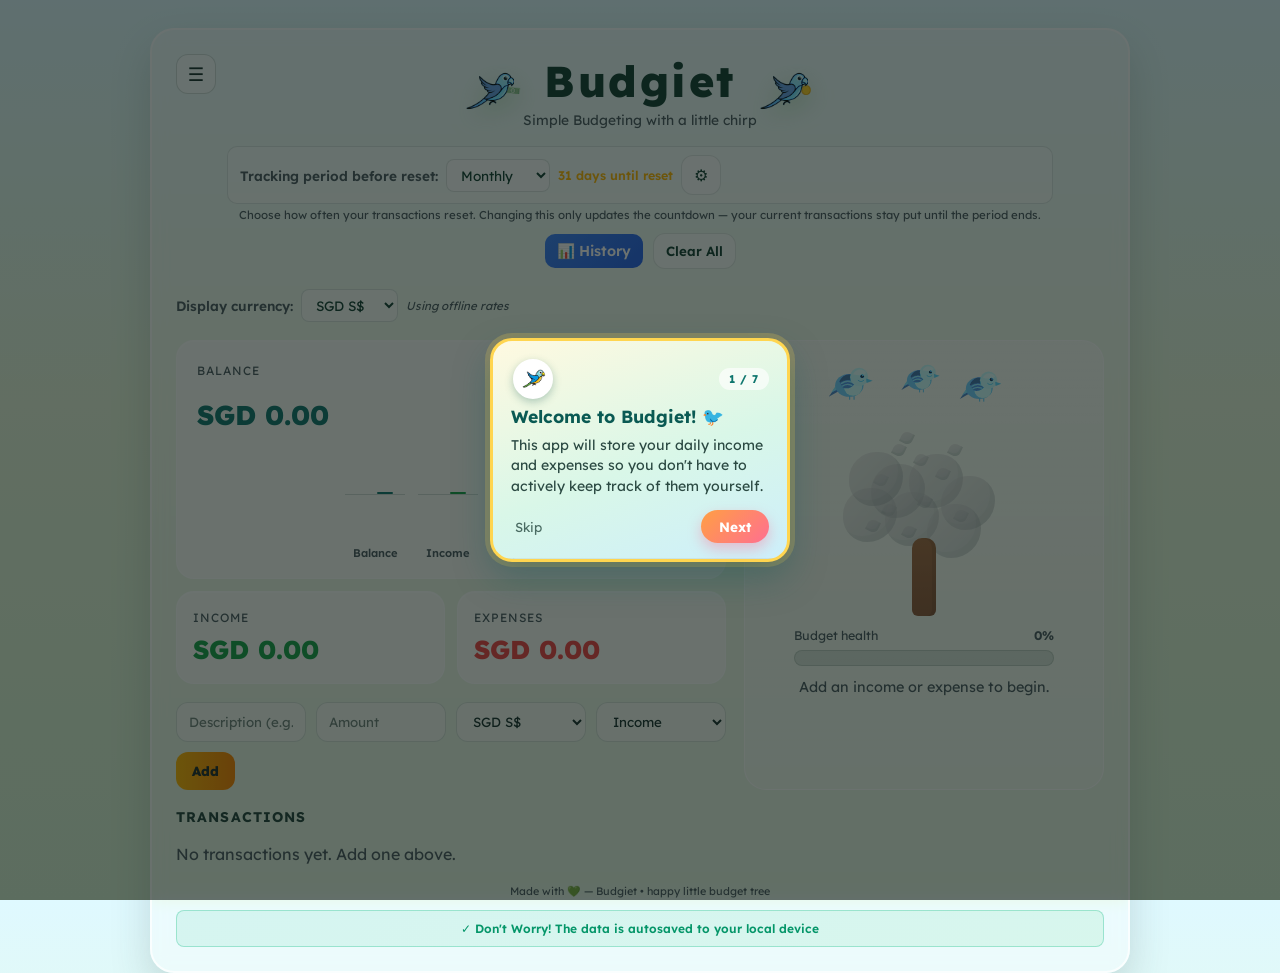
==== commit 02df8b4f: "V2" ====
--- a/index.html
+++ b/index.html
@@ -82,6 +82,33 @@
         <div class="card balance-card">
           <div class="label">Balance</div>
           <div id="balance" class="value">$0.00</div>
+          <div class="balance-chart" id="balance-chart">
+            <div class="balance-chart-group" data-metric="balance">
+              <div class="balance-chart-track">
+                <div class="balance-bar previous" id="chart-bar-balance-previous"></div>
+                <div class="balance-bar current" id="chart-bar-balance-current"></div>
+              </div>
+              <span class="balance-chart-label">Balance</span>
+            </div>
+            <div class="balance-chart-group" data-metric="income">
+              <div class="balance-chart-track">
+                <div class="balance-bar previous" id="chart-bar-income-previous"></div>
+                <div class="balance-bar current" id="chart-bar-income-current"></div>
+              </div>
+              <span class="balance-chart-label">Income</span>
+            </div>
+            <div class="balance-chart-group" data-metric="expenses">
+              <div class="balance-chart-track">
+                <div class="balance-bar previous" id="chart-bar-expenses-previous"></div>
+                <div class="balance-bar current" id="chart-bar-expenses-current"></div>
+              </div>
+              <span class="balance-chart-label">Expenses</span>
+            </div>
+          </div>
+          <div id="balance-chart-legend" class="balance-chart-legend hidden">
+            <span class="legend-item"><span class="legend-swatch previous"></span>Previous period</span>
+            <span class="legend-item"><span class="legend-swatch current"></span>Current period</span>
+          </div>
         </div>
         <div class="card income-card">
           <div class="label">Income</div>
--- a/styles.css
+++ b/styles.css
@@ -279,7 +279,7 @@
 
 .main { display: grid; grid-template-columns: 1fr; gap: 18px; }
 
-.summary { display: flex; gap: 12px; flex-wrap: wrap; }
+.summary { display: grid; grid-template-columns: repeat(2, minmax(0, 1fr)); gap: 12px; }
 
 .summary-controls {
   display: flex;
@@ -308,7 +308,7 @@
 }
 
 .card {
-  flex: 1; min-width: 140px; padding: 18px 16px; border-radius: 18px;
+  flex: 1; min-width: 0; padding: 18px 16px; border-radius: 18px;
   background: var(--panel);
   border: 1px solid rgba(255,255,255,0.8);
   box-shadow: inset 0 1px 0 rgba(255,255,255,0.7);
@@ -325,7 +325,7 @@
 }
 
 .card .value {
-  font-size: clamp(1rem, 12cqw, 2rem);
+  font-size: clamp(1rem, 11cqw, 1.7rem);
   font-weight: 800;
   white-space: nowrap;
   overflow: hidden;
@@ -335,6 +335,102 @@
 .income-card .value { color: var(--income); }
 .expense-card .value { color: var(--expense); }
 .balance-card .value { color: #0f766e; }
+
+.balance-card {
+  grid-column: 1 / -1;
+  padding: 22px 20px 18px;
+  display: flex;
+  flex-direction: column;
+  gap: 12px;
+}
+
+.balance-chart {
+  display: flex;
+  justify-content: center;
+  gap: 28px;
+  margin-top: 4px;
+}
+
+.balance-chart-group {
+  display: flex;
+  flex-direction: column;
+  align-items: center;
+  gap: 6px;
+}
+
+.balance-chart-track {
+  position: relative;
+  width: 44px;
+  height: 92px;
+}
+
+.balance-chart-track::before {
+  content: '';
+  position: absolute;
+  left: -8px;
+  right: -8px;
+  top: 50%;
+  height: 1px;
+  background: rgba(18, 63, 50, 0.18);
+}
+
+.balance-bar {
+  position: absolute;
+  width: 16px;
+  height: 2px;
+  border-radius: 5px;
+  background: #0f766e;
+  transition: height 0.35s ease;
+}
+
+.balance-bar.previous {
+  left: 4px;
+  background: rgba(15, 118, 110, 0.35);
+}
+
+.balance-bar.current {
+  right: 4px;
+  background: #0f766e;
+}
+
+.balance-chart-group[data-metric='income'] .balance-bar.current { background: var(--income); }
+.balance-chart-group[data-metric='income'] .balance-bar.previous { background: color-mix(in srgb, var(--income) 45%, transparent); }
+.balance-chart-group[data-metric='expenses'] .balance-bar.current { background: var(--expense); }
+.balance-chart-group[data-metric='expenses'] .balance-bar.previous { background: color-mix(in srgb, var(--expense) 45%, transparent); }
+
+.balance-bar.negative { background: var(--expense); }
+.balance-bar.hidden { display: none; }
+
+.balance-chart-label {
+  font-size: 0.7rem;
+  color: var(--muted);
+  font-weight: 600;
+}
+
+.balance-chart-legend {
+  display: flex;
+  justify-content: center;
+  gap: 14px;
+  font-size: 0.7rem;
+  color: var(--muted);
+}
+
+.balance-chart-legend.hidden { display: none; }
+
+.legend-item {
+  display: flex;
+  align-items: center;
+  gap: 5px;
+}
+
+.legend-swatch {
+  width: 9px;
+  height: 9px;
+  border-radius: 3px;
+  background: #0f766e;
+}
+
+.legend-swatch.previous { background: rgba(15, 118, 110, 0.35); }
 
 .budget-health {
   display: flex;
@@ -2239,15 +2335,32 @@
 @media (max-width: 640px) {
   body { padding: 18px 12px; }
   .app { padding: 18px 14px; }
-  .header { align-items: center; }
-  .budgie-header { align-items: flex-start; }
+  .header { align-items: center; padding-left: 44px; }
+  .menu-toggle-btn { width: 32px; height: 32px; font-size: 1rem; }
+  .header h1 { font-size: clamp(1.3rem, 6.5vw, 1.7rem); }
+  .header .tag { font-size: 0.74rem; }
+  .budgie-header { grid-template-columns: 36px auto 36px; column-gap: 4px; align-items: flex-start; }
+  .budgie-icon { width: 36px; height: 32px; }
+  .budgie-photo-frame { width: 36px; height: 32px; }
+  .budgie-photo-frame img { width: 38px; height: 30px; }
+  .logo-note { width: 11px; height: 5px; top: 13px; left: 30px; }
+  .logo-coin { width: 8px; height: 8px; top: 11px; left: 31px; }
   .entry .form { flex-direction: column; }
   .entry input, .entry select, .add-btn { width: 100%; }
-  .summary { gap: 10px; }
+  .summary { gap: 8px; }
+  .card { padding: 12px 10px; border-radius: 14px; }
+  .balance-card { padding: 18px 14px 14px; }
+  .balance-chart { gap: 16px; }
+  .balance-chart-track { width: 34px; height: 72px; }
   .controls { width: 100%; }
   .auth-area { width: 100%; }
   .auth-area input { flex: 1 1 120px; }
   .tx-amount { min-width: 72px; }
+}
+
+@media (max-width: 480px) {
+  .summary { grid-template-columns: 1fr; }
+  .card .value { font-size: clamp(1.1rem, 8vw, 1.6rem); }
 }
 
 @media (prefers-reduced-motion: reduce) {
